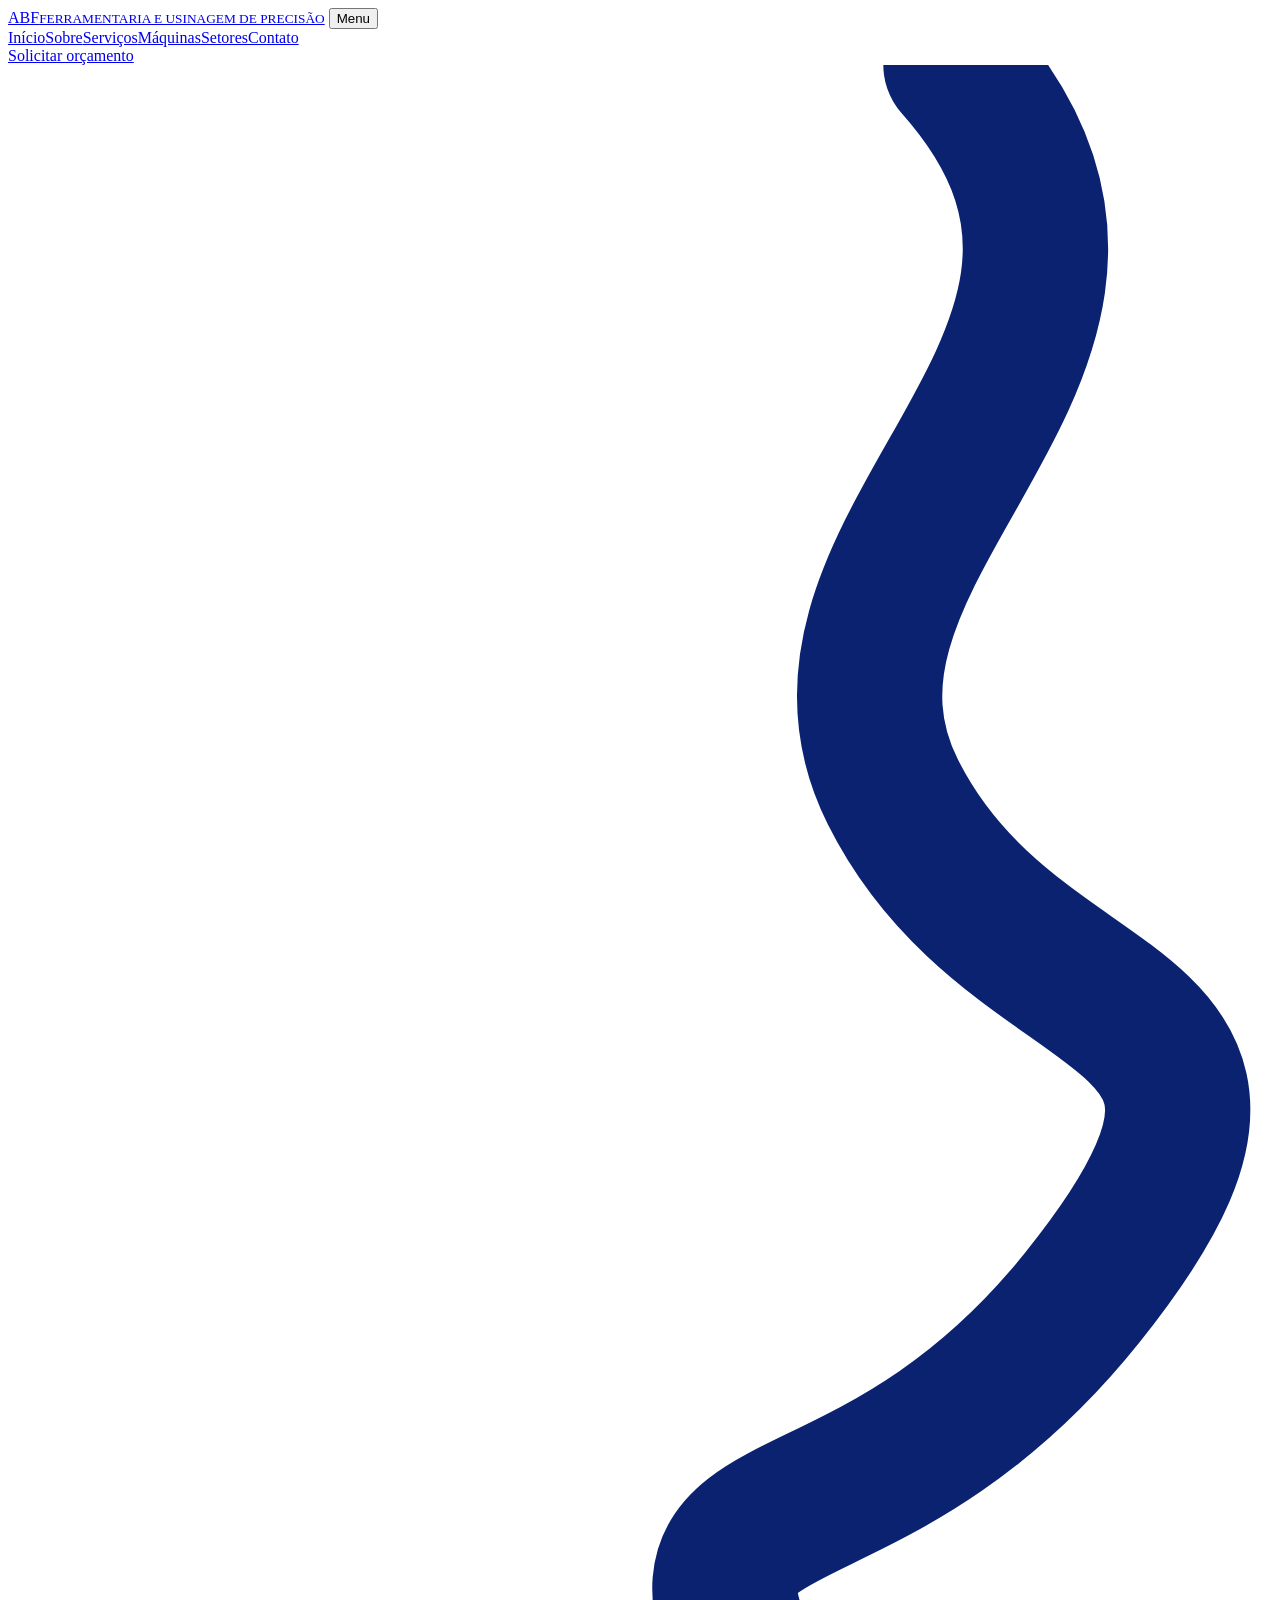
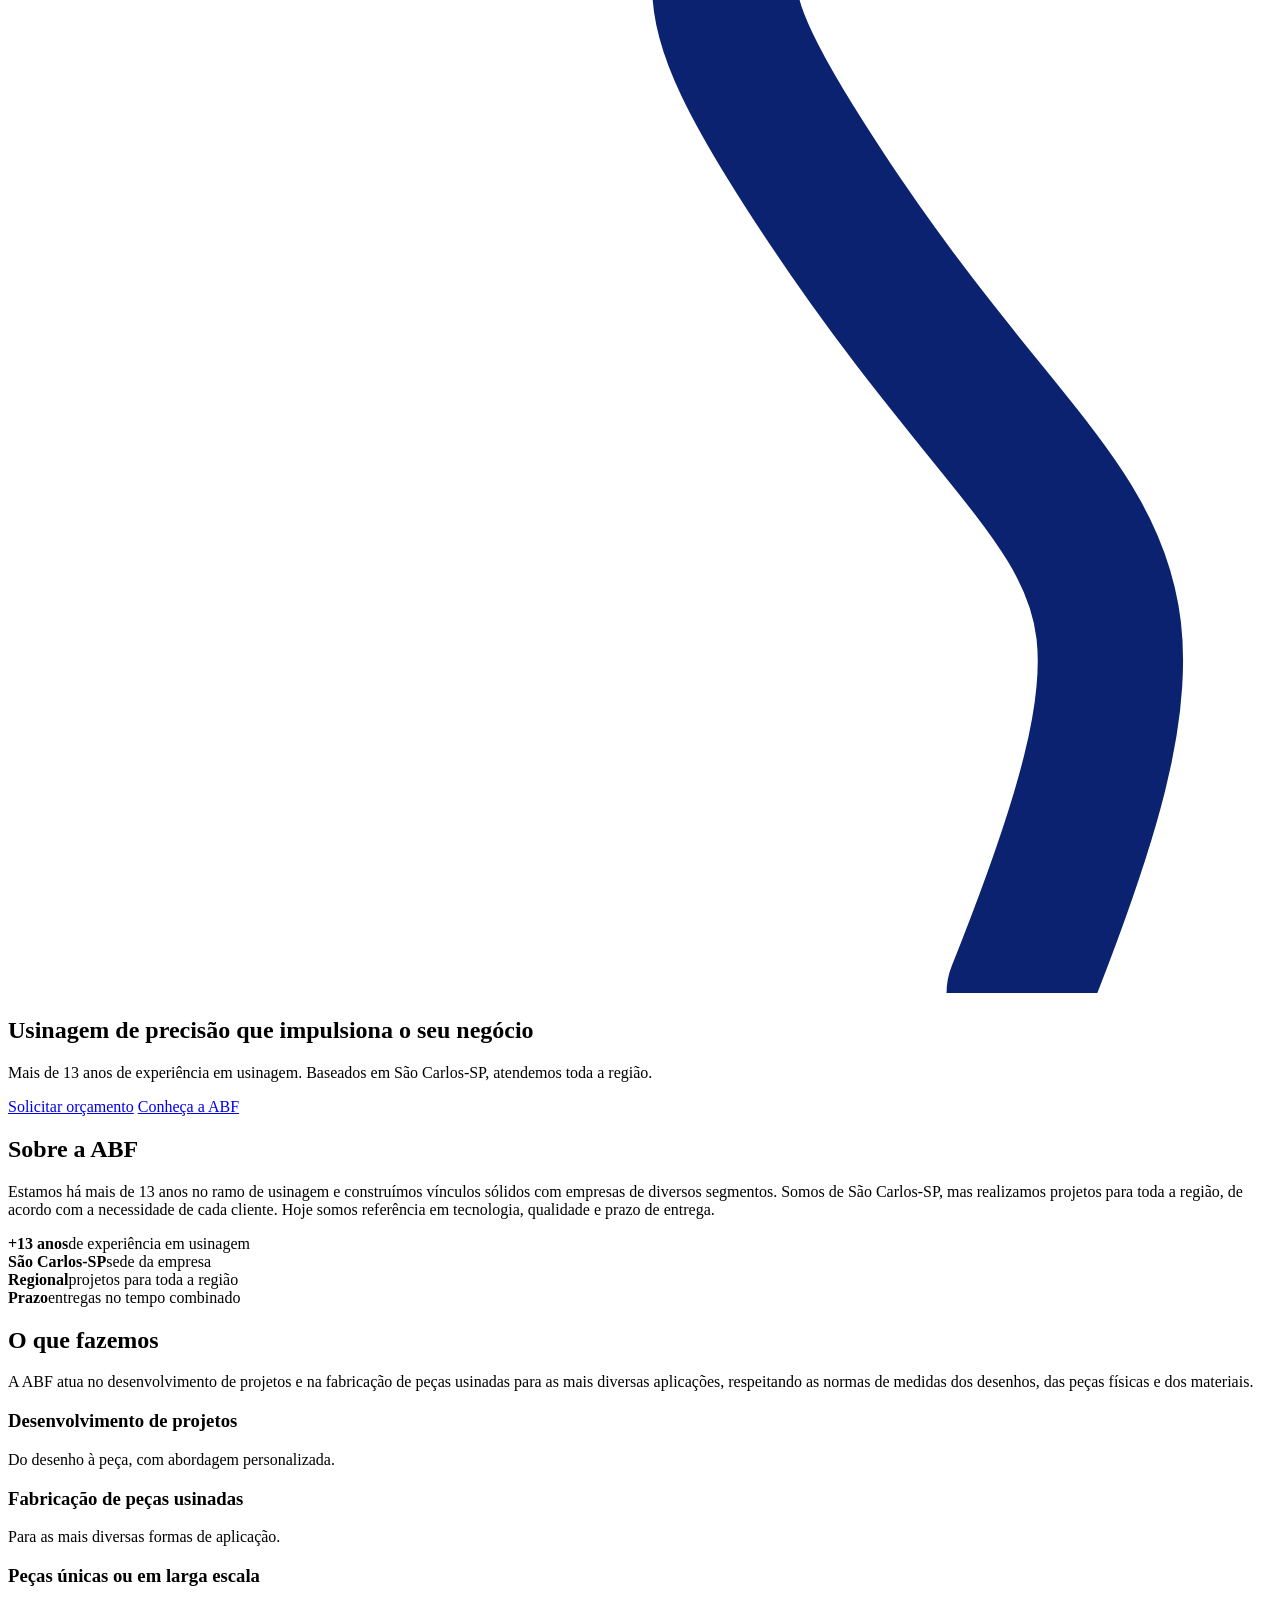
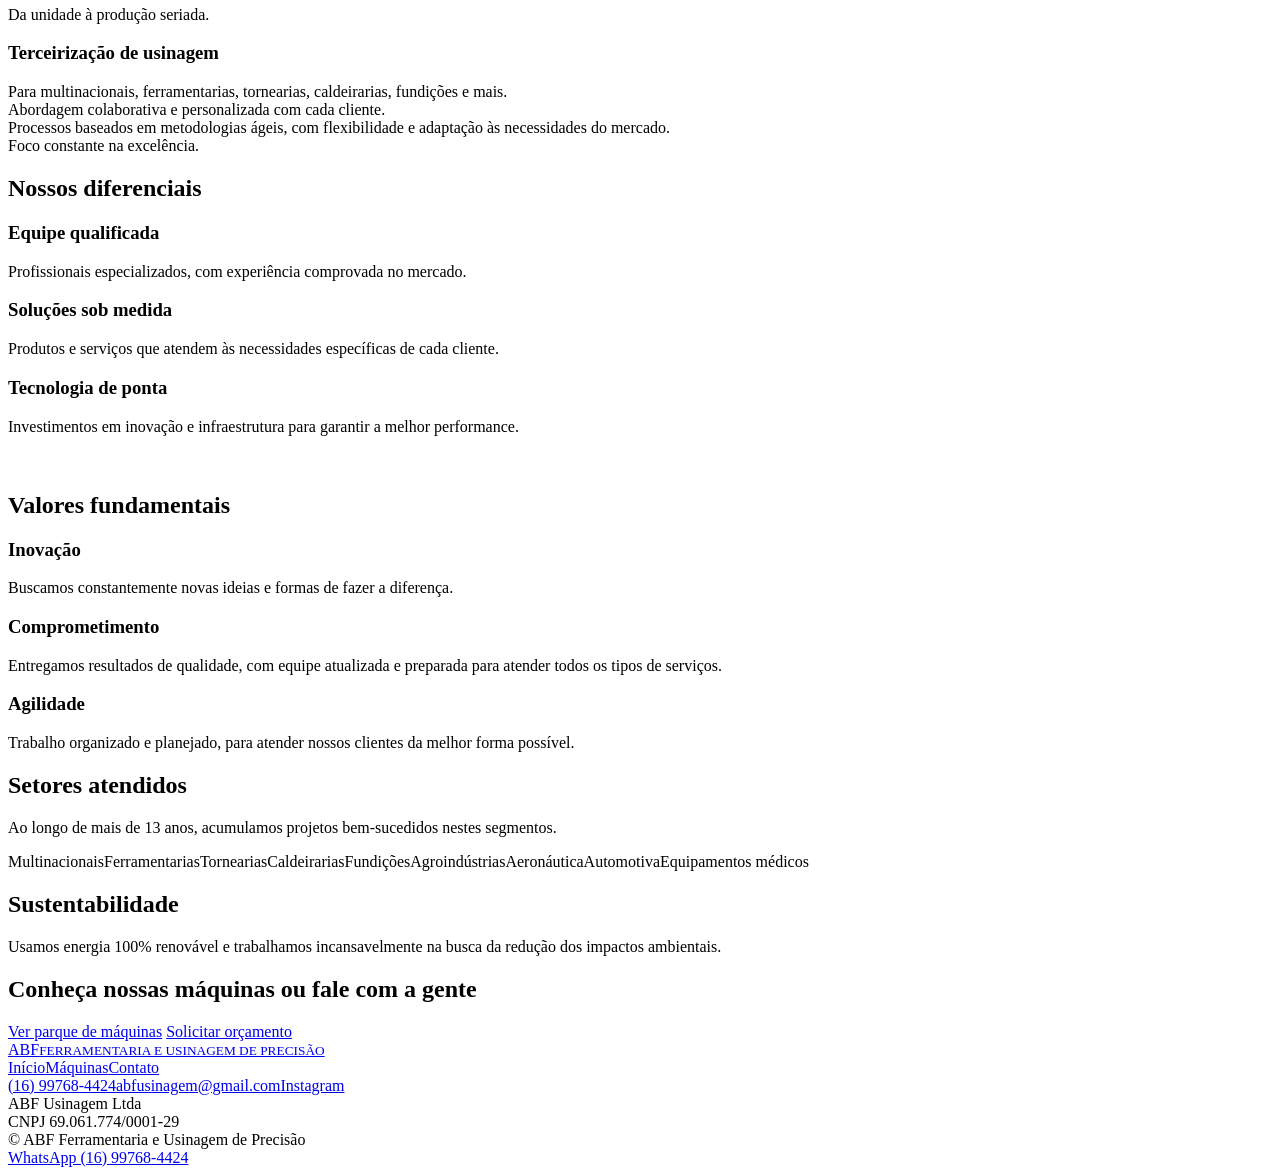
==== index.html @ 250f7bd7 "feat: adiciona páginas principais (html)" ====
<!DOCTYPE html>
<html lang="pt-BR">
<head>
<meta charset="utf-8">
<meta name="viewport" content="width=device-width, initial-scale=1">
<title>ABF Ferramentaria e Usinagem de Precisão | São Carlos-SP</title>
<meta name="description" content="Usinagem de precisão em São Carlos-SP há mais de 13 anos. Desenvolvimento de projetos, peças únicas ou em larga escala e terceirização de usinagem.">
<meta property="og:type" content="website">
<meta property="og:title" content="ABF Ferramentaria e Usinagem de Precisão | São Carlos-SP">
<meta property="og:description" content="Usinagem de precisão em São Carlos-SP há mais de 13 anos. Desenvolvimento de projetos, peças únicas ou em larga escala e terceirização de usinagem.">
<meta property="og:locale" content="pt_BR">
<link rel="preconnect" href="https://fonts.googleapis.com">
<link rel="preconnect" href="https://fonts.gstatic.com" crossorigin>
<link href="https://fonts.googleapis.com/css2?family=Barlow+Condensed:wght@600;700&family=Inter:wght@400;500;600&display=swap" rel="stylesheet">
<link rel="stylesheet" href="style.css">
<script type="application/ld+json">
{"@context":"https://schema.org","@type":"LocalBusiness","name":"ABF Ferramentaria e Usinagem de Precisão","legalName":"ABF Usinagem Ltda","telephone":"+55-16-99768-4424","email":"abfusinagem@gmail.com","sameAs":["https://www.instagram.com/abf.usinagem/"],"address":{"@type":"PostalAddress","streetAddress":"Av. Clemente Talarico, 815 - Jardim Embaré","postalCode":"13563-882","addressLocality":"São Carlos","addressRegion":"SP","addressCountry":"BR"}}
</script>
</head><body>
<header>
 <div class="wrap">
  <a class="logo" href="index.html" aria-label="ABF, início">ABF<small>FERRAMENTARIA E USINAGEM DE PRECISÃO</small></a>
  <button id="menu" aria-label="Abrir menu" aria-expanded="false">Menu</button>
  <nav id="nav">
   <a href="index.html" aria-current="page">Início</a><a href="index.html#sobre">Sobre</a><a href="index.html#servicos">Serviços</a><a href="maquinas.html">Máquinas</a><a href="index.html#setores">Setores</a><a href="contato.html">Contato</a>
  </nav>
  <a class="btn primary" href="https://wa.me/5516997684424?text=Ol%C3%A1%2C%20gostaria%20de%20solicitar%20um%20or%C3%A7amento." target="_blank" rel="noopener">Solicitar orçamento</a>
 </div>
</header>
<main>
<section class="hero" id="inicio">
 <svg viewBox="0 0 400 800" fill="none" aria-hidden="true"><path d="M300 0c80 90-60 150-20 230s140 60 60 160-160 40-80 160 120 100 60 250" stroke="#0A2270" stroke-width="46" stroke-linecap="round"/></svg>
 <div class="wrap">
  <h1>Usinagem de precisão que impulsiona o seu negócio</h1>
  <p>Mais de 13 anos de experiência em usinagem. Baseados em São Carlos-SP, atendemos toda a região.</p>
  <a class="btn primary" href="https://wa.me/5516997684424?text=Ol%C3%A1%2C%20gostaria%20de%20solicitar%20um%20or%C3%A7amento." target="_blank" rel="noopener">Solicitar orçamento</a>
  <a class="btn" href="#sobre">Conheça a ABF</a>
 </div>
</section>

<section class="navy" id="sobre">
 <div class="wrap rv">
  <h2>Sobre a ABF</h2>
  <p class="lead">Estamos há mais de 13 anos no ramo de usinagem e construímos vínculos sólidos com empresas de diversos segmentos. Somos de São Carlos-SP, mas realizamos projetos para toda a região, de acordo com a necessidade de cada cliente. Hoje somos referência em tecnologia, qualidade e prazo de entrega.</p>
  <div class="grid stats">
   <div class="card"><strong>+13 anos</strong>de experiência em usinagem</div>
   <div class="card"><strong>São Carlos-SP</strong>sede da empresa</div>
   <div class="card"><strong>Regional</strong>projetos para toda a região</div>
   <div class="card"><strong>Prazo</strong>entregas no tempo combinado</div>
  </div>
 </div>
</section>

<section id="servicos">
 <div class="wrap rv">
  <h2>O que fazemos</h2>
  <p class="lead">A ABF atua no desenvolvimento de projetos e na fabricação de peças usinadas para as mais diversas aplicações, respeitando as normas de medidas dos desenhos, das peças físicas e dos materiais.</p>
  <div class="grid">
   <div class="card"><h3>Desenvolvimento de projetos</h3>Do desenho à peça, com abordagem personalizada.</div>
   <div class="card"><h3>Fabricação de peças usinadas</h3>Para as mais diversas formas de aplicação.</div>
   <div class="card"><h3>Peças únicas ou em larga escala</h3>Da unidade à produção seriada.</div>
   <div class="card"><h3>Terceirização de usinagem</h3>Para multinacionais, ferramentarias, tornearias, caldeirarias, fundições e mais.</div>
  </div>
  <div class="grid steps">
   <div class="card">Abordagem colaborativa e personalizada com cada cliente.</div>
   <div class="card">Processos baseados em metodologias ágeis, com flexibilidade e adaptação às necessidades do mercado.</div>
   <div class="card">Foco constante na excelência.</div>
  </div>
 </div>
</section>

<section class="navy" id="diferenciais">
 <div class="wrap rv">
  <h2>Nossos diferenciais</h2>
  <div class="grid">
   <div class="card big"><h3>Equipe qualificada</h3>Profissionais especializados, com experiência comprovada no mercado.</div>
   <div class="card big"><h3>Soluções sob medida</h3>Produtos e serviços que atendem às necessidades específicas de cada cliente.</div>
   <div class="card big"><h3>Tecnologia de ponta</h3>Investimentos em inovação e infraestrutura para garantir a melhor performance.</div>
  </div>
  <h2 style="margin-top:3.5rem">Valores fundamentais</h2>
  <div class="grid">
   <div class="card"><h3>Inovação</h3>Buscamos constantemente novas ideias e formas de fazer a diferença.</div>
   <div class="card"><h3>Comprometimento</h3>Entregamos resultados de qualidade, com equipe atualizada e preparada para atender todos os tipos de serviços.</div>
   <div class="card"><h3>Agilidade</h3>Trabalho organizado e planejado, para atender nossos clientes da melhor forma possível.</div>
  </div>
 </div>
</section>

<section id="setores">
 <div class="wrap rv">
  <h2>Setores atendidos</h2>
  <p class="lead">Ao longo de mais de 13 anos, acumulamos projetos bem-sucedidos nestes segmentos.</p>
  <div class="tags"><span>Multinacionais</span><span>Ferramentarias</span><span>Tornearias</span><span>Caldeirarias</span><span>Fundições</span><span>Agroindústrias</span><span>Aeronáutica</span><span>Automotiva</span><span>Equipamentos médicos</span></div>
 </div>
</section>

<section class="green" id="sustentabilidade">
 <div class="wrap rv">
  <h2>Sustentabilidade</h2>
  <p>Usamos energia 100% renovável e trabalhamos incansavelmente na busca da redução dos impactos ambientais.</p>
 </div>
</section>

<section class="cta">
 <div class="wrap rv">
  <h2>Conheça nossas máquinas ou fale com a gente</h2>
  <a class="btn" href="maquinas.html">Ver parque de máquinas</a>
  <a class="btn primary" href="contato.html">Solicitar orçamento</a>
 </div>
</section>
</main>
<footer>
 <div class="wrap">
  <div class="grid">
   <div><a class="logo" href="index.html">ABF<small>FERRAMENTARIA E USINAGEM DE PRECISÃO</small></a></div>
   <div><a href="index.html">Início</a><a href="maquinas.html">Máquinas</a><a href="contato.html">Contato</a></div>
   <div><a href="tel:+5516997684424">(16) 99768-4424</a><a href="mailto:abfusinagem@gmail.com">abfusinagem@gmail.com</a><a href="https://www.instagram.com/abf.usinagem/" target="_blank" rel="noopener">Instagram</a></div>
   <div>ABF Usinagem Ltda<br>CNPJ 69.061.774/0001-29</div>
  </div>
  © <span id="y"></span> ABF Ferramentaria e Usinagem de Precisão
 </div>
</footer>
<a class="wa" href="https://wa.me/5516997684424" target="_blank" rel="noopener" aria-label="WhatsApp (16) 99768-4424">WhatsApp (16) 99768-4424</a>
<script src="script.js"></script>
</body>
</html>
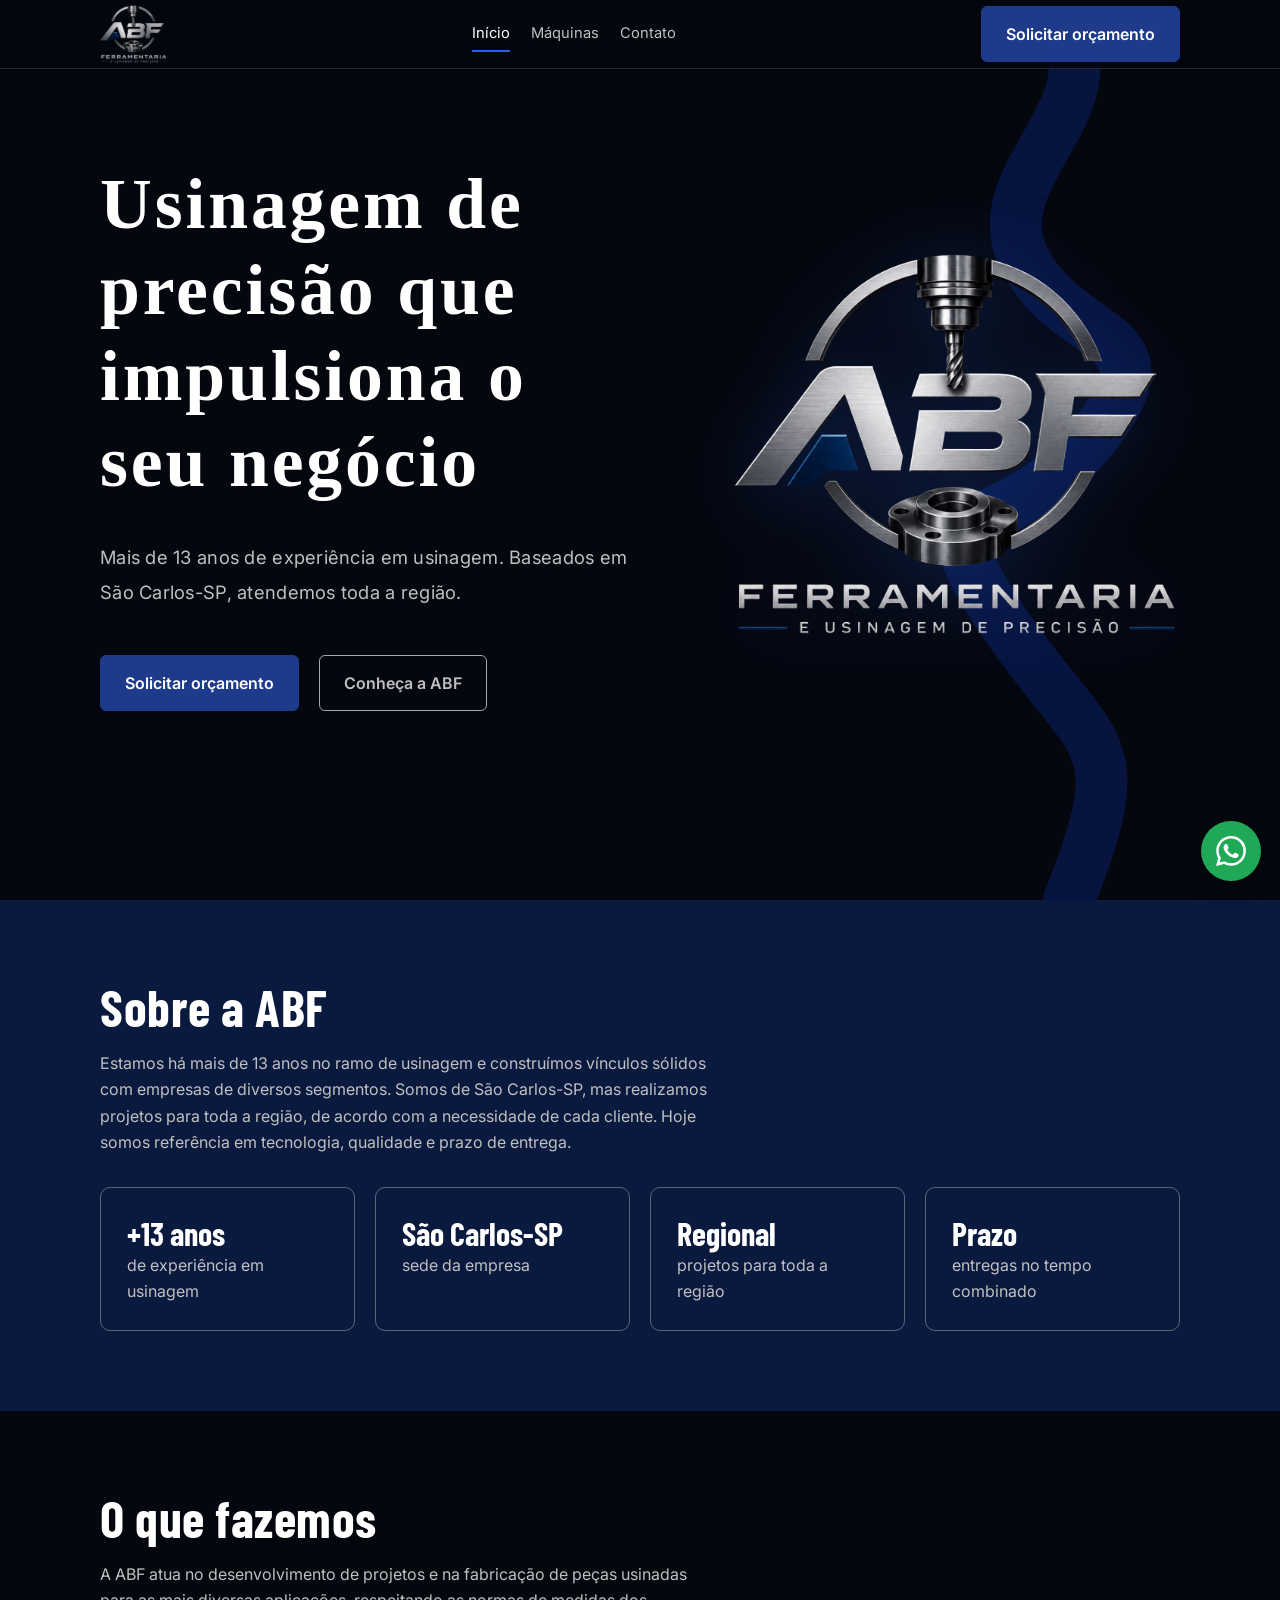
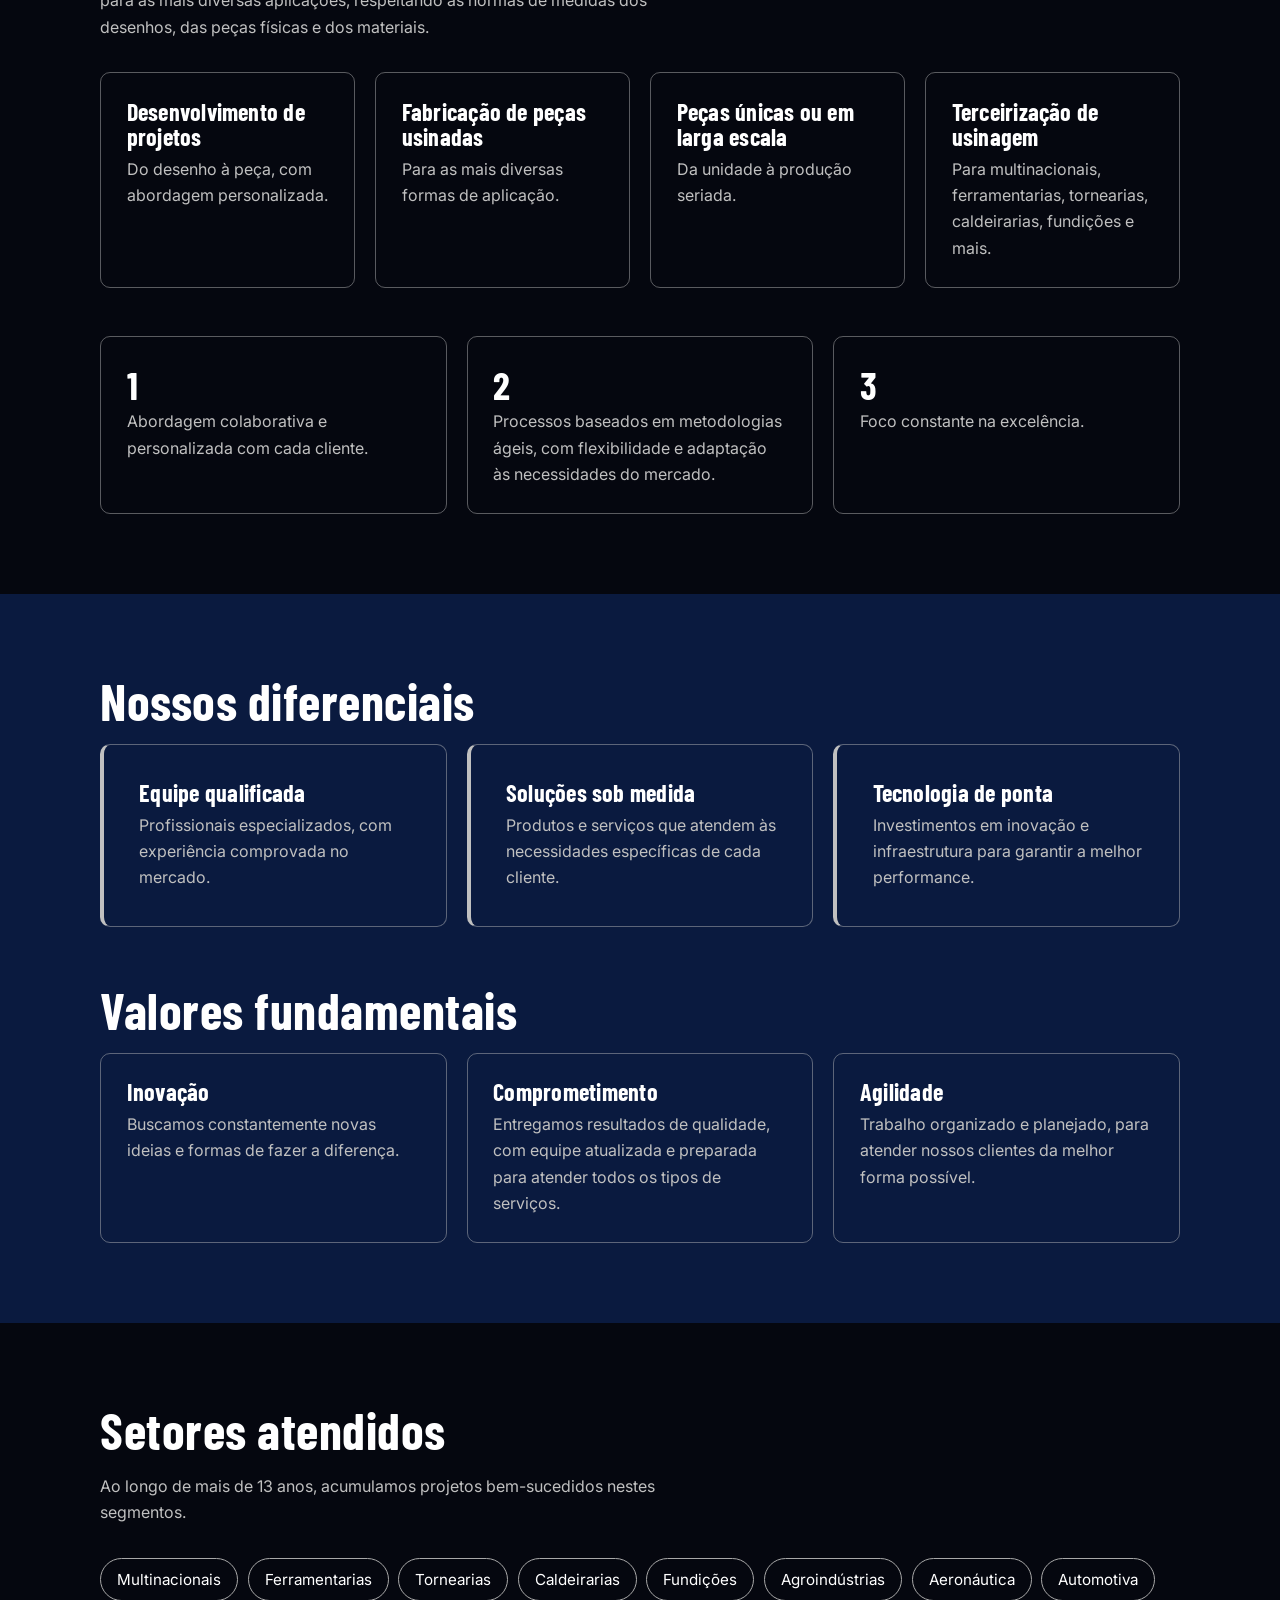
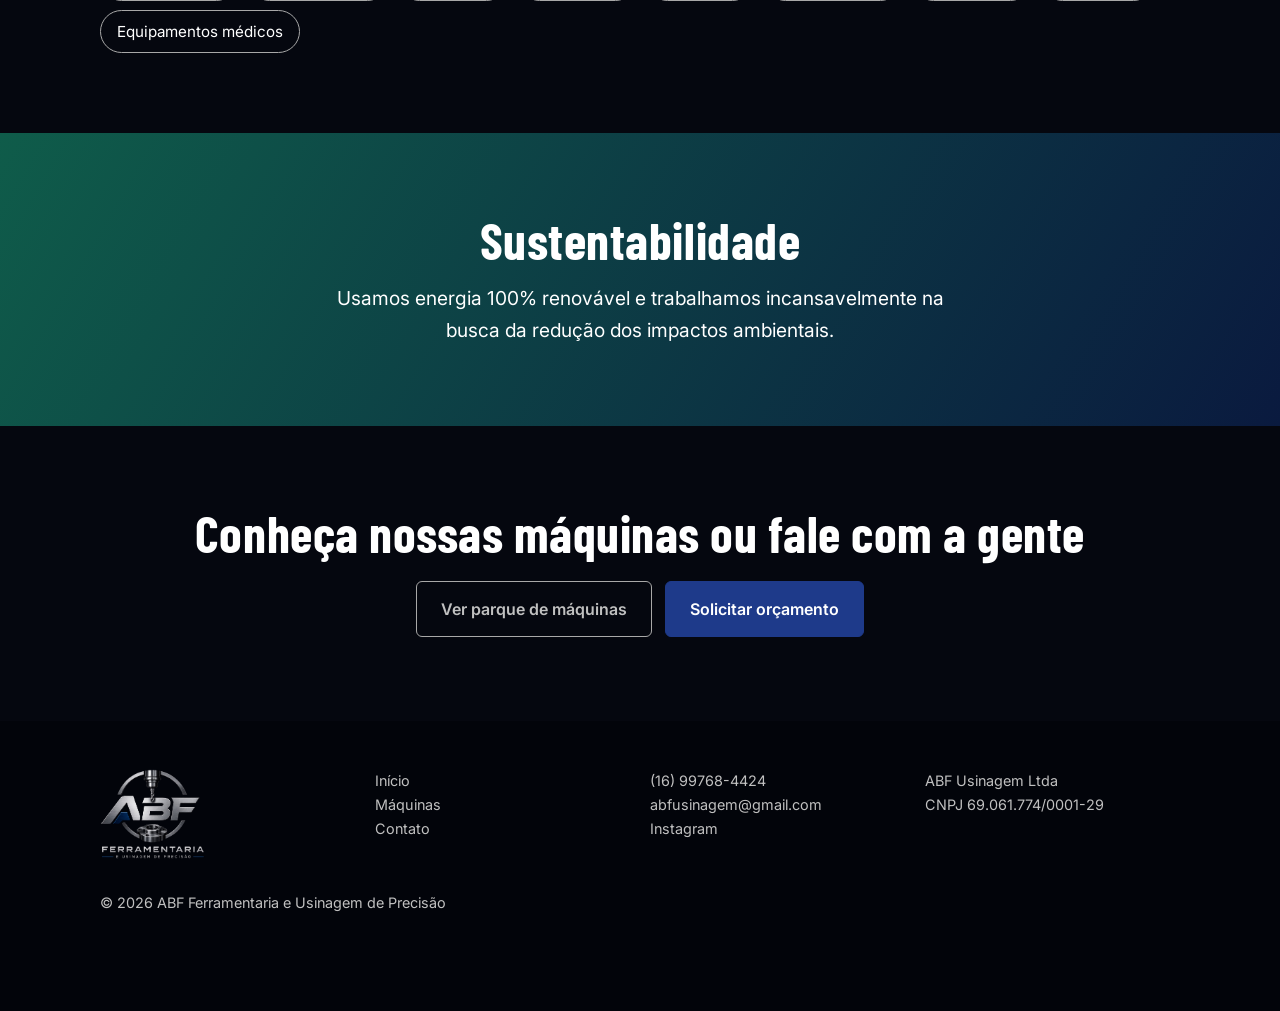
==== commit 32db361c: "feat: refatoração do design e adição de funcionalidades" ====
--- a/index.html
+++ b/index.html
@@ -1,126 +1,192 @@
 <!DOCTYPE html>
 <html lang="pt-BR">
+
 <head>
-<meta charset="utf-8">
-<meta name="viewport" content="width=device-width, initial-scale=1">
-<title>ABF Ferramentaria e Usinagem de Precisão | São Carlos-SP</title>
-<meta name="description" content="Usinagem de precisão em São Carlos-SP há mais de 13 anos. Desenvolvimento de projetos, peças únicas ou em larga escala e terceirização de usinagem.">
-<meta property="og:type" content="website">
-<meta property="og:title" content="ABF Ferramentaria e Usinagem de Precisão | São Carlos-SP">
-<meta property="og:description" content="Usinagem de precisão em São Carlos-SP há mais de 13 anos. Desenvolvimento de projetos, peças únicas ou em larga escala e terceirização de usinagem.">
-<meta property="og:locale" content="pt_BR">
-<link rel="preconnect" href="https://fonts.googleapis.com">
-<link rel="preconnect" href="https://fonts.gstatic.com" crossorigin>
-<link href="https://fonts.googleapis.com/css2?family=Barlow+Condensed:wght@600;700&family=Inter:wght@400;500;600&display=swap" rel="stylesheet">
-<link rel="stylesheet" href="style.css">
-<script type="application/ld+json">
+    <meta charset="utf-8">
+    <meta name="viewport" content="width=device-width, initial-scale=1">
+    <title>ABF Ferramentaria e Usinagem de Precisão | São Carlos-SP</title>
+    <meta name="description"
+        content="Usinagem de precisão em São Carlos-SP há mais de 13 anos. Desenvolvimento de projetos, peças únicas ou em larga escala e terceirização de usinagem.">
+    <meta property="og:type" content="website">
+    <meta property="og:title" content="ABF Ferramentaria e Usinagem de Precisão | São Carlos-SP">
+    <meta property="og:description"
+        content="Usinagem de precisão em São Carlos-SP há mais de 13 anos. Desenvolvimento de projetos, peças únicas ou em larga escala e terceirização de usinagem.">
+    <meta property="og:locale" content="pt_BR">
+    <link rel="preconnect" href="https://fonts.googleapis.com">
+    <link rel="preconnect" href="https://fonts.gstatic.com" crossorigin>
+    <link
+        href="https://fonts.googleapis.com/css2?family=Barlow+Condensed:wght@600;700&family=Inter:wght@400;500;600&display=swap"
+        rel="stylesheet">
+    <link href="https://fonts.googleapis.com/css2?family=Oxanium:wght@600;700&display=swap" rel="stylesheet">
+    <link rel="stylesheet" href="style.css">
+    <script type="application/ld+json">
 {"@context":"https://schema.org","@type":"LocalBusiness","name":"ABF Ferramentaria e Usinagem de Precisão","legalName":"ABF Usinagem Ltda","telephone":"+55-16-99768-4424","email":"abfusinagem@gmail.com","sameAs":["https://www.instagram.com/abf.usinagem/"],"address":{"@type":"PostalAddress","streetAddress":"Av. Clemente Talarico, 815 - Jardim Embaré","postalCode":"13563-882","addressLocality":"São Carlos","addressRegion":"SP","addressCountry":"BR"}}
 </script>
-</head><body>
-<header>
- <div class="wrap">
-  <a class="logo" href="index.html" aria-label="ABF, início">ABF<small>FERRAMENTARIA E USINAGEM DE PRECISÃO</small></a>
-  <button id="menu" aria-label="Abrir menu" aria-expanded="false">Menu</button>
-  <nav id="nav">
-   <a href="index.html" aria-current="page">Início</a><a href="index.html#sobre">Sobre</a><a href="index.html#servicos">Serviços</a><a href="maquinas.html">Máquinas</a><a href="index.html#setores">Setores</a><a href="contato.html">Contato</a>
-  </nav>
-  <a class="btn primary" href="https://wa.me/5516997684424?text=Ol%C3%A1%2C%20gostaria%20de%20solicitar%20um%20or%C3%A7amento." target="_blank" rel="noopener">Solicitar orçamento</a>
- </div>
-</header>
-<main>
-<section class="hero" id="inicio">
- <svg viewBox="0 0 400 800" fill="none" aria-hidden="true"><path d="M300 0c80 90-60 150-20 230s140 60 60 160-160 40-80 160 120 100 60 250" stroke="#0A2270" stroke-width="46" stroke-linecap="round"/></svg>
- <div class="wrap">
-  <h1>Usinagem de precisão que impulsiona o seu negócio</h1>
-  <p>Mais de 13 anos de experiência em usinagem. Baseados em São Carlos-SP, atendemos toda a região.</p>
-  <a class="btn primary" href="https://wa.me/5516997684424?text=Ol%C3%A1%2C%20gostaria%20de%20solicitar%20um%20or%C3%A7amento." target="_blank" rel="noopener">Solicitar orçamento</a>
-  <a class="btn" href="#sobre">Conheça a ABF</a>
- </div>
-</section>
+</head>
 
-<section class="navy" id="sobre">
- <div class="wrap rv">
-  <h2>Sobre a ABF</h2>
-  <p class="lead">Estamos há mais de 13 anos no ramo de usinagem e construímos vínculos sólidos com empresas de diversos segmentos. Somos de São Carlos-SP, mas realizamos projetos para toda a região, de acordo com a necessidade de cada cliente. Hoje somos referência em tecnologia, qualidade e prazo de entrega.</p>
-  <div class="grid stats">
-   <div class="card"><strong>+13 anos</strong>de experiência em usinagem</div>
-   <div class="card"><strong>São Carlos-SP</strong>sede da empresa</div>
-   <div class="card"><strong>Regional</strong>projetos para toda a região</div>
-   <div class="card"><strong>Prazo</strong>entregas no tempo combinado</div>
-  </div>
- </div>
-</section>
+<body>
+    <header>
+        <div class="wrap">
+            <a class="logo" href="index.html" aria-label="ABF Ferramentaria e Usinagem de Precisão, início"><img
+                    src="logo.png" alt="ABF Ferramentaria e Usinagem de Precisão"></a>
+            <button id="menu" aria-label="Abrir menu" aria-expanded="false">Menu</button>
+            <nav id="nav">
+                <a href="index.html" aria-current="page">Início</a><a href="maquinas.html">Máquinas</a><a
+                    href="contato.html">Contato</a>
+            </nav>
+            <a class="btn primary"
+                href="https://wa.me/5516997684424?text=Ol%C3%A1%2C%20gostaria%20de%20solicitar%20um%20or%C3%A7amento."
+                target="_blank" rel="noopener">Solicitar orçamento</a>
+        </div>
+    </header>
+    <main>
+        <section class="hero" id="inicio">
+            <svg viewBox="0 0 400 800" fill="none" aria-hidden="true">
+                <path d="M300 0c80 90-60 150-20 230s140 60 60 160-160 40-80 160 120 100 60 250" stroke="#0A2270"
+                    stroke-width="46" stroke-linecap="round" />
+            </svg>
+            <div class="wrap">
+                <div class="hero-text">
+                    <h1>Usinagem de precisão que impulsiona o seu negócio</h1>
+                    <p>Mais de 13 anos de experiência em usinagem. Baseados em São Carlos-SP, atendemos toda a região.
+                    </p>
+                    <a class="btn primary"
+                        href="https://wa.me/5516997684424?text=Ol%C3%A1%2C%20gostaria%20de%20solicitar%20um%20or%C3%A7amento."
+                        target="_blank" rel="noopener">Solicitar orçamento</a>
+                    <a class="btn" href="#sobre">Conheça a ABF</a>
+                </div>
+                <img class="hero-logo" src="logo.png" alt="Logotipo ABF Ferramentaria e Usinagem de Precisão">
+            </div>
+        </section>
 
-<section id="servicos">
- <div class="wrap rv">
-  <h2>O que fazemos</h2>
-  <p class="lead">A ABF atua no desenvolvimento de projetos e na fabricação de peças usinadas para as mais diversas aplicações, respeitando as normas de medidas dos desenhos, das peças físicas e dos materiais.</p>
-  <div class="grid">
-   <div class="card"><h3>Desenvolvimento de projetos</h3>Do desenho à peça, com abordagem personalizada.</div>
-   <div class="card"><h3>Fabricação de peças usinadas</h3>Para as mais diversas formas de aplicação.</div>
-   <div class="card"><h3>Peças únicas ou em larga escala</h3>Da unidade à produção seriada.</div>
-   <div class="card"><h3>Terceirização de usinagem</h3>Para multinacionais, ferramentarias, tornearias, caldeirarias, fundições e mais.</div>
-  </div>
-  <div class="grid steps">
-   <div class="card">Abordagem colaborativa e personalizada com cada cliente.</div>
-   <div class="card">Processos baseados em metodologias ágeis, com flexibilidade e adaptação às necessidades do mercado.</div>
-   <div class="card">Foco constante na excelência.</div>
-  </div>
- </div>
-</section>
+        <section class="navy" id="sobre">
+            <div class="wrap rv">
+                <h2>Sobre a ABF</h2>
+                <p class="lead">Estamos há mais de 13 anos no ramo de usinagem e construímos vínculos sólidos com
+                    empresas de diversos segmentos. Somos de São Carlos-SP, mas realizamos projetos para toda a região,
+                    de acordo com a necessidade de cada cliente. Hoje somos referência em tecnologia, qualidade e prazo
+                    de entrega.</p>
+                <div class="grid stats">
+                    <div class="card"><strong>+13 anos</strong>de experiência em usinagem</div>
+                    <div class="card"><strong>São Carlos-SP</strong>sede da empresa</div>
+                    <div class="card"><strong>Regional</strong>projetos para toda a região</div>
+                    <div class="card"><strong>Prazo</strong>entregas no tempo combinado</div>
+                </div>
+            </div>
+        </section>
 
-<section class="navy" id="diferenciais">
- <div class="wrap rv">
-  <h2>Nossos diferenciais</h2>
-  <div class="grid">
-   <div class="card big"><h3>Equipe qualificada</h3>Profissionais especializados, com experiência comprovada no mercado.</div>
-   <div class="card big"><h3>Soluções sob medida</h3>Produtos e serviços que atendem às necessidades específicas de cada cliente.</div>
-   <div class="card big"><h3>Tecnologia de ponta</h3>Investimentos em inovação e infraestrutura para garantir a melhor performance.</div>
-  </div>
-  <h2 style="margin-top:3.5rem">Valores fundamentais</h2>
-  <div class="grid">
-   <div class="card"><h3>Inovação</h3>Buscamos constantemente novas ideias e formas de fazer a diferença.</div>
-   <div class="card"><h3>Comprometimento</h3>Entregamos resultados de qualidade, com equipe atualizada e preparada para atender todos os tipos de serviços.</div>
-   <div class="card"><h3>Agilidade</h3>Trabalho organizado e planejado, para atender nossos clientes da melhor forma possível.</div>
-  </div>
- </div>
-</section>
+        <section id="servicos">
+            <div class="wrap rv">
+                <h2>O que fazemos</h2>
+                <p class="lead">A ABF atua no desenvolvimento de projetos e na fabricação de peças usinadas para as mais
+                    diversas aplicações, respeitando as normas de medidas dos desenhos, das peças físicas e dos
+                    materiais.</p>
+                <div class="grid">
+                    <div class="card">
+                        <h3>Desenvolvimento de projetos</h3>Do desenho à peça, com abordagem personalizada.
+                    </div>
+                    <div class="card">
+                        <h3>Fabricação de peças usinadas</h3>Para as mais diversas formas de aplicação.
+                    </div>
+                    <div class="card">
+                        <h3>Peças únicas ou em larga escala</h3>Da unidade à produção seriada.
+                    </div>
+                    <div class="card">
+                        <h3>Terceirização de usinagem</h3>Para multinacionais, ferramentarias, tornearias, caldeirarias,
+                        fundições e mais.
+                    </div>
+                </div>
+                <div class="grid steps">
+                    <div class="card">Abordagem colaborativa e personalizada com cada cliente.</div>
+                    <div class="card">Processos baseados em metodologias ágeis, com flexibilidade e adaptação às
+                        necessidades do mercado.</div>
+                    <div class="card">Foco constante na excelência.</div>
+                </div>
+            </div>
+        </section>
 
-<section id="setores">
- <div class="wrap rv">
-  <h2>Setores atendidos</h2>
-  <p class="lead">Ao longo de mais de 13 anos, acumulamos projetos bem-sucedidos nestes segmentos.</p>
-  <div class="tags"><span>Multinacionais</span><span>Ferramentarias</span><span>Tornearias</span><span>Caldeirarias</span><span>Fundições</span><span>Agroindústrias</span><span>Aeronáutica</span><span>Automotiva</span><span>Equipamentos médicos</span></div>
- </div>
-</section>
+        <section class="navy" id="diferenciais">
+            <div class="wrap rv">
+                <h2>Nossos diferenciais</h2>
+                <div class="grid">
+                    <div class="card big">
+                        <h3>Equipe qualificada</h3>Profissionais especializados, com experiência comprovada no mercado.
+                    </div>
+                    <div class="card big">
+                        <h3>Soluções sob medida</h3>Produtos e serviços que atendem às necessidades específicas de cada
+                        cliente.
+                    </div>
+                    <div class="card big">
+                        <h3>Tecnologia de ponta</h3>Investimentos em inovação e infraestrutura para garantir a melhor
+                        performance.
+                    </div>
+                </div>
+                <h2 style="margin-top:3.5rem">Valores fundamentais</h2>
+                <div class="grid">
+                    <div class="card">
+                        <h3>Inovação</h3>Buscamos constantemente novas ideias e formas de fazer a diferença.
+                    </div>
+                    <div class="card">
+                        <h3>Comprometimento</h3>Entregamos resultados de qualidade, com equipe atualizada e preparada
+                        para atender todos os tipos de serviços.
+                    </div>
+                    <div class="card">
+                        <h3>Agilidade</h3>Trabalho organizado e planejado, para atender nossos clientes da melhor forma
+                        possível.
+                    </div>
+                </div>
+            </div>
+        </section>
 
-<section class="green" id="sustentabilidade">
- <div class="wrap rv">
-  <h2>Sustentabilidade</h2>
-  <p>Usamos energia 100% renovável e trabalhamos incansavelmente na busca da redução dos impactos ambientais.</p>
- </div>
-</section>
+        <section id="setores">
+            <div class="wrap rv">
+                <h2>Setores atendidos</h2>
+                <p class="lead">Ao longo de mais de 13 anos, acumulamos projetos bem-sucedidos nestes segmentos.</p>
+                <div class="tags">
+                    <span>Multinacionais</span><span>Ferramentarias</span><span>Tornearias</span><span>Caldeirarias</span><span>Fundições</span><span>Agroindústrias</span><span>Aeronáutica</span><span>Automotiva</span><span>Equipamentos
+                        médicos</span></div>
+            </div>
+        </section>
 
-<section class="cta">
- <div class="wrap rv">
-  <h2>Conheça nossas máquinas ou fale com a gente</h2>
-  <a class="btn" href="maquinas.html">Ver parque de máquinas</a>
-  <a class="btn primary" href="contato.html">Solicitar orçamento</a>
- </div>
-</section>
-</main>
-<footer>
- <div class="wrap">
-  <div class="grid">
-   <div><a class="logo" href="index.html">ABF<small>FERRAMENTARIA E USINAGEM DE PRECISÃO</small></a></div>
-   <div><a href="index.html">Início</a><a href="maquinas.html">Máquinas</a><a href="contato.html">Contato</a></div>
-   <div><a href="tel:+5516997684424">(16) 99768-4424</a><a href="mailto:abfusinagem@gmail.com">abfusinagem@gmail.com</a><a href="https://www.instagram.com/abf.usinagem/" target="_blank" rel="noopener">Instagram</a></div>
-   <div>ABF Usinagem Ltda<br>CNPJ 69.061.774/0001-29</div>
-  </div>
-  © <span id="y"></span> ABF Ferramentaria e Usinagem de Precisão
- </div>
-</footer>
-<a class="wa" href="https://wa.me/5516997684424" target="_blank" rel="noopener" aria-label="WhatsApp (16) 99768-4424">WhatsApp (16) 99768-4424</a>
-<script src="script.js"></script>
+        <section class="green" id="sustentabilidade">
+            <div class="wrap rv">
+                <h2>Sustentabilidade</h2>
+                <p>Usamos energia 100% renovável e trabalhamos incansavelmente na busca da redução dos impactos
+                    ambientais.</p>
+            </div>
+        </section>
+
+        <section class="cta">
+            <div class="wrap rv">
+                <h2>Conheça nossas máquinas ou fale com a gente</h2>
+                <a class="btn" href="maquinas.html">Ver parque de máquinas</a>
+                <a class="btn primary" href="contato.html">Solicitar orçamento</a>
+            </div>
+        </section>
+    </main>
+    <footer>
+        <div class="wrap">
+            <div class="grid">
+                <div><a class="logo" href="index.html"
+                        aria-label="ABF Ferramentaria e Usinagem de Precisão, início"><img src="logo.png"
+                            alt="ABF Ferramentaria e Usinagem de Precisão"></a></div>
+                <div><a href="index.html">Início</a><a href="maquinas.html">Máquinas</a><a
+                        href="contato.html">Contato</a></div>
+                <div><a href="tel:+5516997684424">(16) 99768-4424</a><a
+                        href="mailto:abfusinagem@gmail.com">abfusinagem@gmail.com</a><a
+                        href="https://www.instagram.com/abf.usinagem/" target="_blank" rel="noopener">Instagram</a>
+                </div>
+                <div>ABF Usinagem Ltda<br>CNPJ 69.061.774/0001-29</div>
+            </div>
+            © <span id="y"></span> ABF Ferramentaria e Usinagem de Precisão
+        </div>
+    </footer>
+    <a class="wa" href="https://wa.me/5516997684424" target="_blank" rel="noopener" aria-label="Falar no WhatsApp"><svg
+            viewBox="0 0 24 24" width="30" height="30" fill="currentColor" aria-hidden="true">
+            <path
+                d="M17.472 14.382c-.297-.149-1.758-.867-2.03-.967-.273-.099-.471-.148-.67.15-.197.297-.767.966-.94 1.164-.173.199-.347.223-.644.075-.297-.15-1.255-.463-2.39-1.475-.883-.788-1.48-1.761-1.653-2.059-.173-.297-.018-.458.13-.606.134-.133.298-.347.446-.52.149-.174.198-.298.298-.497.099-.198.05-.371-.025-.52-.075-.149-.669-1.612-.916-2.207-.242-.579-.487-.5-.669-.51-.173-.008-.371-.01-.57-.01-.198 0-.52.074-.792.372-.272.297-1.04 1.016-1.04 2.479 0 1.462 1.065 2.875 1.213 3.074.149.198 2.096 3.2 5.077 4.487.709.306 1.262.489 1.694.625.712.227 1.36.195 1.871.118.571-.085 1.758-.719 2.006-1.413.248-.694.248-1.289.173-1.413-.074-.124-.272-.198-.57-.347m-5.421 7.403h-.004a9.87 9.87 0 01-5.031-1.378l-.361-.214-3.741.982.998-3.648-.235-.374a9.86 9.86 0 01-1.51-5.26c.001-5.45 4.436-9.884 9.888-9.884 2.64 0 5.122 1.03 6.988 2.898a9.825 9.825 0 012.893 6.994c-.003 5.45-4.437 9.884-9.885 9.884m8.413-18.297A11.815 11.815 0 0012.05 0C5.495 0 .16 5.335.157 11.892c0 2.096.547 4.142 1.588 5.945L.057 24l6.305-1.654a11.882 11.882 0 005.683 1.448h.005c6.554 0 11.89-5.335 11.893-11.893a11.821 11.821 0 00-3.48-8.413Z" />
+        </svg></a>
+    <script src="script.js"></script>
 </body>
-</html>
+
+</html>
--- a/style.css
+++ b/style.css
@@ -0,0 +1,518 @@
+:root {
+    --black: #05070F;
+    --navy: #0A1A3F;
+    --panel: #0A2270;
+    --royal: #1E3A8A;
+    --focus: #2563EB;
+    --silver: #C0C0C0;
+    --silver2: #A8A8A8;
+    --white: #fff;
+    --green: #0F5C4A;
+    --metal: linear-gradient(135deg, #eee 0%, #A8A8A8 45%, #d8d8d8 100%)
+}
+
+* {
+    box-sizing: border-box;
+    margin: 0
+}
+
+html {
+    scroll-behavior: smooth;
+    scroll-padding-top: 76px
+}
+
+body {
+    font-family: Inter, system-ui, sans-serif;
+    background: var(--black);
+    color: var(--silver);
+    line-height: 1.65
+}
+
+h1,
+h2,
+h3 {
+    font-family: 'Barlow Condensed', sans-serif;
+    color: var(--white);
+    line-height: 1.05;
+    letter-spacing: .01em
+}
+
+h2 {
+    font-size: clamp(2rem, 5vw, 3.2rem);
+    margin-bottom: 1rem
+}
+
+h3 {
+    font-size: 1.5rem;
+    margin-bottom: .4rem
+}
+
+a {
+    color: inherit
+}
+
+:focus-visible {
+    outline: 2px solid var(--focus);
+    outline-offset: 3px
+}
+
+.wrap {
+    max-width: 1120px;
+    margin: auto;
+    padding: 0 1.25rem
+}
+
+section {
+    padding: 5rem 0
+}
+
+.navy {
+    background: var(--navy)
+}
+
+.lead {
+    max-width: 62ch;
+    margin-bottom: 2rem
+}
+
+.btn {
+    display: inline-block;
+    padding: .85rem 1.5rem;
+    border-radius: 6px;
+    font-weight: 600;
+    text-decoration: none;
+    border: 1px solid var(--silver2);
+    transition: background .2s;
+    cursor: pointer;
+    font-size: 1rem
+}
+
+.btn.primary {
+    background: var(--royal);
+    border-color: var(--royal);
+    color: #fff
+}
+
+.btn.primary:hover {
+    background: var(--focus)
+}
+
+.btn:not(.primary):hover {
+    background: rgba(255, 255, 255, .08)
+}
+
+header {
+    position: fixed;
+    inset: 0 0 auto;
+    z-index: 20;
+    background: rgba(5, 7, 15, .92);
+    backdrop-filter: blur(8px);
+    border-bottom: 1px solid rgba(192, 192, 192, .18)
+}
+
+header .wrap {
+    display: flex;
+    align-items: center;
+    justify-content: space-between;
+    height: 68px;
+    gap: 1rem
+}
+
+.logo {
+    display: block;
+    line-height: 0
+}
+
+.logo img {
+    height: 58px;
+    width: auto;
+    display: block
+}
+
+footer .logo img {
+    height: 90px
+}
+
+nav {
+    display: flex;
+    gap: 1.3rem;
+    font-size: .92rem
+}
+
+nav a {
+    text-decoration: none;
+    padding: .3rem 0;
+    border-bottom: 2px solid transparent
+}
+
+nav a:hover {
+    color: #fff
+}
+
+nav a[aria-current=page] {
+    color: #fff;
+    border-color: var(--focus)
+}
+
+#menu {
+    display: none;
+    background: none;
+    border: 1px solid var(--silver2);
+    color: #fff;
+    padding: .4rem .7rem;
+    border-radius: 6px
+}
+
+.hero {
+    min-height: 100svh;
+    display: flex;
+    align-items: center;
+    padding-top: 68px;
+    position: relative;
+    overflow: hidden;
+    background: var(--black)
+}
+
+.hero svg {
+    position: absolute;
+    right: -8%;
+    top: 0;
+    height: 100%;
+    width: 70%;
+    opacity: .5
+}
+
+.hero .wrap {
+    position: relative;
+    animation: in .8s ease both;
+    display: grid;
+    grid-template-columns: 1.1fr .9fr;
+    gap: 5rem;
+    align-items: center
+}
+
+.hero h1 {
+    font-family: 'Franklin Gothic Medium';
+    font-weight: 700;
+    font-size: clamp(2.4rem, 5.6vw, 4.6rem);
+    line-height: 1.2;
+    letter-spacing: .04em;
+    max-width: 14ch;
+    margin-bottom: 2.2rem;
+    color: #fff
+}
+
+.hero-logo {
+    width: 100%;
+    max-width: 480px;
+    justify-self: center;
+    filter: drop-shadow(0 10px 40px rgba(37, 99, 235, .25))
+}
+
+.hero p {
+    max-width: 50ch;
+    font-size: 1.15rem;
+    line-height: 1.9;
+    letter-spacing: .015em;
+    margin-bottom: 2.8rem
+}
+
+.hero .btn {
+    margin: 0 1rem 1rem 0
+}
+
+.pagehead {
+    padding: 9rem 0 3.5rem;
+    background: var(--black)
+}
+
+.pagehead h1 {
+    font-size: clamp(2.6rem, 7vw, 4.5rem);
+    color: #fff;
+    margin-bottom: .8rem
+}
+
+.pagehead p {
+    max-width: 58ch
+}
+
+.grid {
+    display: grid;
+    gap: 1.25rem;
+    grid-template-columns: repeat(auto-fit, minmax(230px, 1fr))
+}
+
+.card {
+    background: transparent;
+    border: 1px solid rgba(192, 192, 192, .45);
+    border-radius: 10px;
+    padding: 1.6rem
+}
+
+.stats strong {
+    display: block;
+    font: 700 2rem 'Barlow Condensed';
+    color: #fff
+}
+
+.steps {
+    counter-reset: s;
+    margin-top: 3rem
+}
+
+.steps .card::before {
+    counter-increment: s;
+    content: counter(s);
+    font: 700 2.4rem 'Barlow Condensed';
+    color: var(--white);
+    display: block
+}
+
+.big {
+    padding: 2.2rem;
+    border-left: 4px solid var(--silver)
+}
+
+.mach .ph {
+    aspect-ratio: 16/10;
+    border-radius: 6px;
+    margin-bottom: 1rem;
+    display: grid;
+    place-items: center;
+    font-size: .8rem;
+    color: var(--silver2);
+    background: repeating-linear-gradient(135deg, #0c1d4d 0 10px, #0a1a3f 10px 20px)
+}
+
+.badges {
+    display: flex;
+    flex-wrap: wrap;
+    gap: .6rem 2rem;
+    margin-top: 2rem;
+    font: 600 1.2rem 'Barlow Condensed';
+    color: #fff
+}
+
+.tags {
+    display: flex;
+    flex-wrap: wrap;
+    gap: .6rem
+}
+
+.tags span {
+    padding: .5rem 1rem;
+    border: 1px solid var(--silver2);
+    border-radius: 99px;
+    color: #fff;
+    font-size: .95rem
+}
+
+.green {
+    background: linear-gradient(120deg, var(--green), var(--navy));
+    text-align: center
+}
+
+.green p {
+    max-width: 52ch;
+    margin: auto;
+    font-size: 1.2rem;
+    color: #fff
+}
+
+.cta {
+    text-align: center
+}
+
+.cta .btn {
+    margin: .3rem
+}
+
+form {
+    display: grid;
+    gap: .9rem
+}
+
+input,
+textarea {
+    width: 100%;
+    padding: .8rem;
+    border-radius: 6px;
+    border: 1px solid var(--silver2);
+    background: rgba(255, 255, 255, .06);
+    color: #fff;
+    font: inherit
+}
+
+label {
+    font-size: .85rem;
+    color: var(--silver)
+}
+
+.two {
+    display: grid;
+    gap: 2.5rem;
+    grid-template-columns: repeat(auto-fit, minmax(300px, 1fr))
+}
+
+iframe {
+    width: 100%;
+    height: 260px;
+    border: 0;
+    border-radius: 10px;
+    margin-top: 1.2rem;
+    filter: grayscale(.4)
+}
+
+.msg {
+    font-size: .9rem;
+    min-height: 1.4em
+}
+
+footer {
+    background: #02040a;
+    padding: 3rem 0 6rem;
+    font-size: .9rem
+}
+
+footer .grid {
+    margin-bottom: 2rem
+}
+
+footer a {
+    display: block;
+    text-decoration: none
+}
+
+footer a:hover {
+    color: #fff
+}
+
+.wa {
+    position: fixed;
+    right: 1.2rem;
+    bottom: 1.2rem;
+    z-index: 30;
+    width: 60px;
+    height: 60px;
+    display: grid;
+    place-items: center;
+    background: #1FA855;
+    color: #fff;
+    border-radius: 50%;
+    box-shadow: 0 6px 20px rgba(0, 0, 0, .4);
+    transition: transform .2s
+}
+
+.wa:hover {
+    transform: scale(1.08)
+}
+
+@keyframes in {
+    from {
+        opacity: 0;
+        transform: translateY(18px)
+    }
+}
+
+.rv {
+    opacity: 0;
+    transform: translateY(14px);
+    transition: .6s
+}
+
+.rv.on {
+    opacity: 1;
+    transform: none
+}
+
+@media(prefers-reduced-motion:reduce) {
+    * {
+        animation: none !important;
+        transition: none !important
+    }
+
+    .rv {
+        opacity: 1;
+        transform: none
+    }
+
+    html {
+        scroll-behavior: auto
+    }
+}
+
+@media(max-width:860px) {
+    .hero .wrap {
+        grid-template-columns: 1fr
+    }
+
+    .hero-logo {
+        max-width: 300px;
+        grid-row: 1
+    }
+
+    .logo img {
+        height: 48px
+    }
+
+    #menu {
+        display: block
+    }
+
+    nav {
+        display: none;
+        position: absolute;
+        top: 68px;
+        left: 0;
+        right: 0;
+        flex-direction: column;
+        background: var(--black);
+        padding: 1rem 1.25rem
+    }
+
+    nav.open {
+        display: flex
+    }
+
+    header .btn {
+        display: none
+    }
+
+    .hero svg {
+        width: 120%
+    }
+}
+
+.wide {
+    max-width: 1320px
+}
+
+.mach {
+    grid-template-columns: repeat(3, 1fr);
+    gap: 2rem
+}
+
+.mach .card {
+    padding: 2rem
+}
+
+.mach h3 {
+    font-size: 1.9rem;
+    margin-bottom: .6rem
+}
+
+.mach .card {
+    font-size: 1.05rem
+}
+
+@media(max-width:980px) {
+    .mach {
+        grid-template-columns: repeat(2, 1fr)
+    }
+}
+
+@media(max-width:620px) {
+    .mach {
+        grid-template-columns: 1fr
+    }
+}
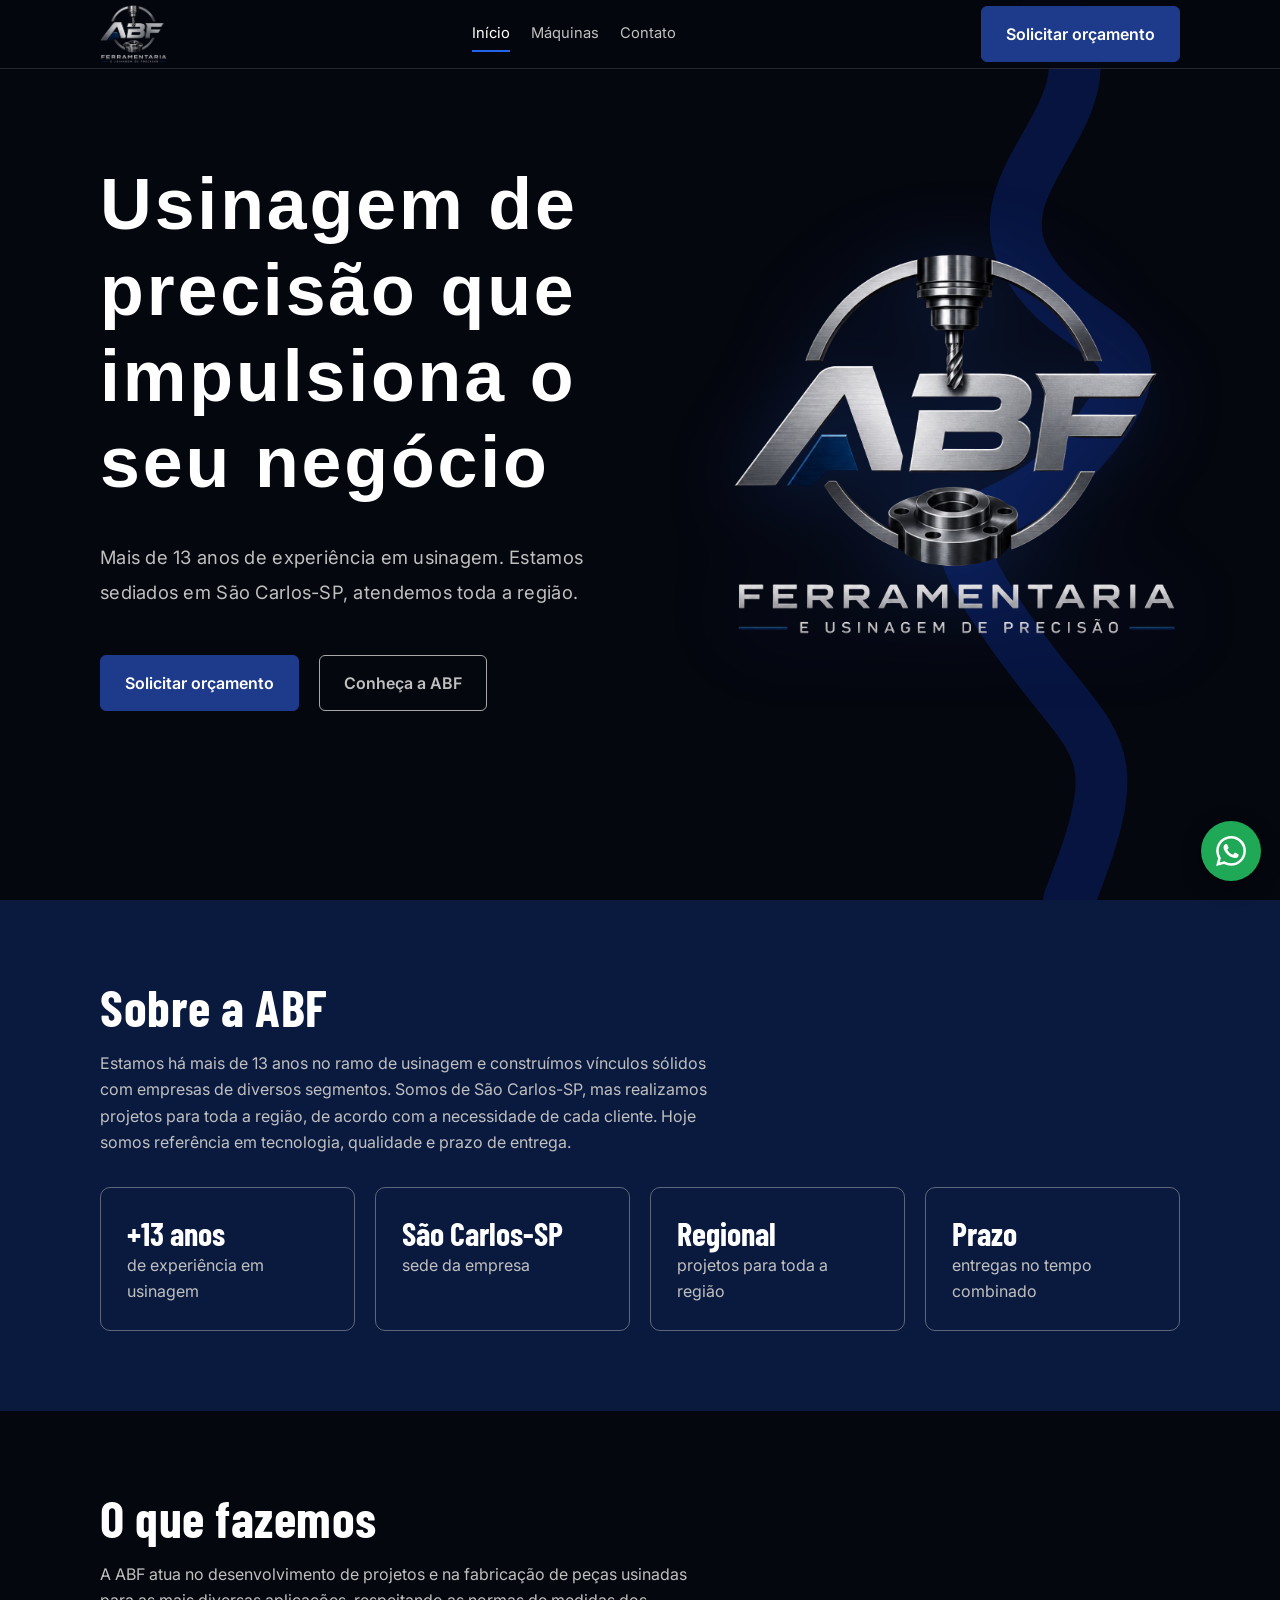
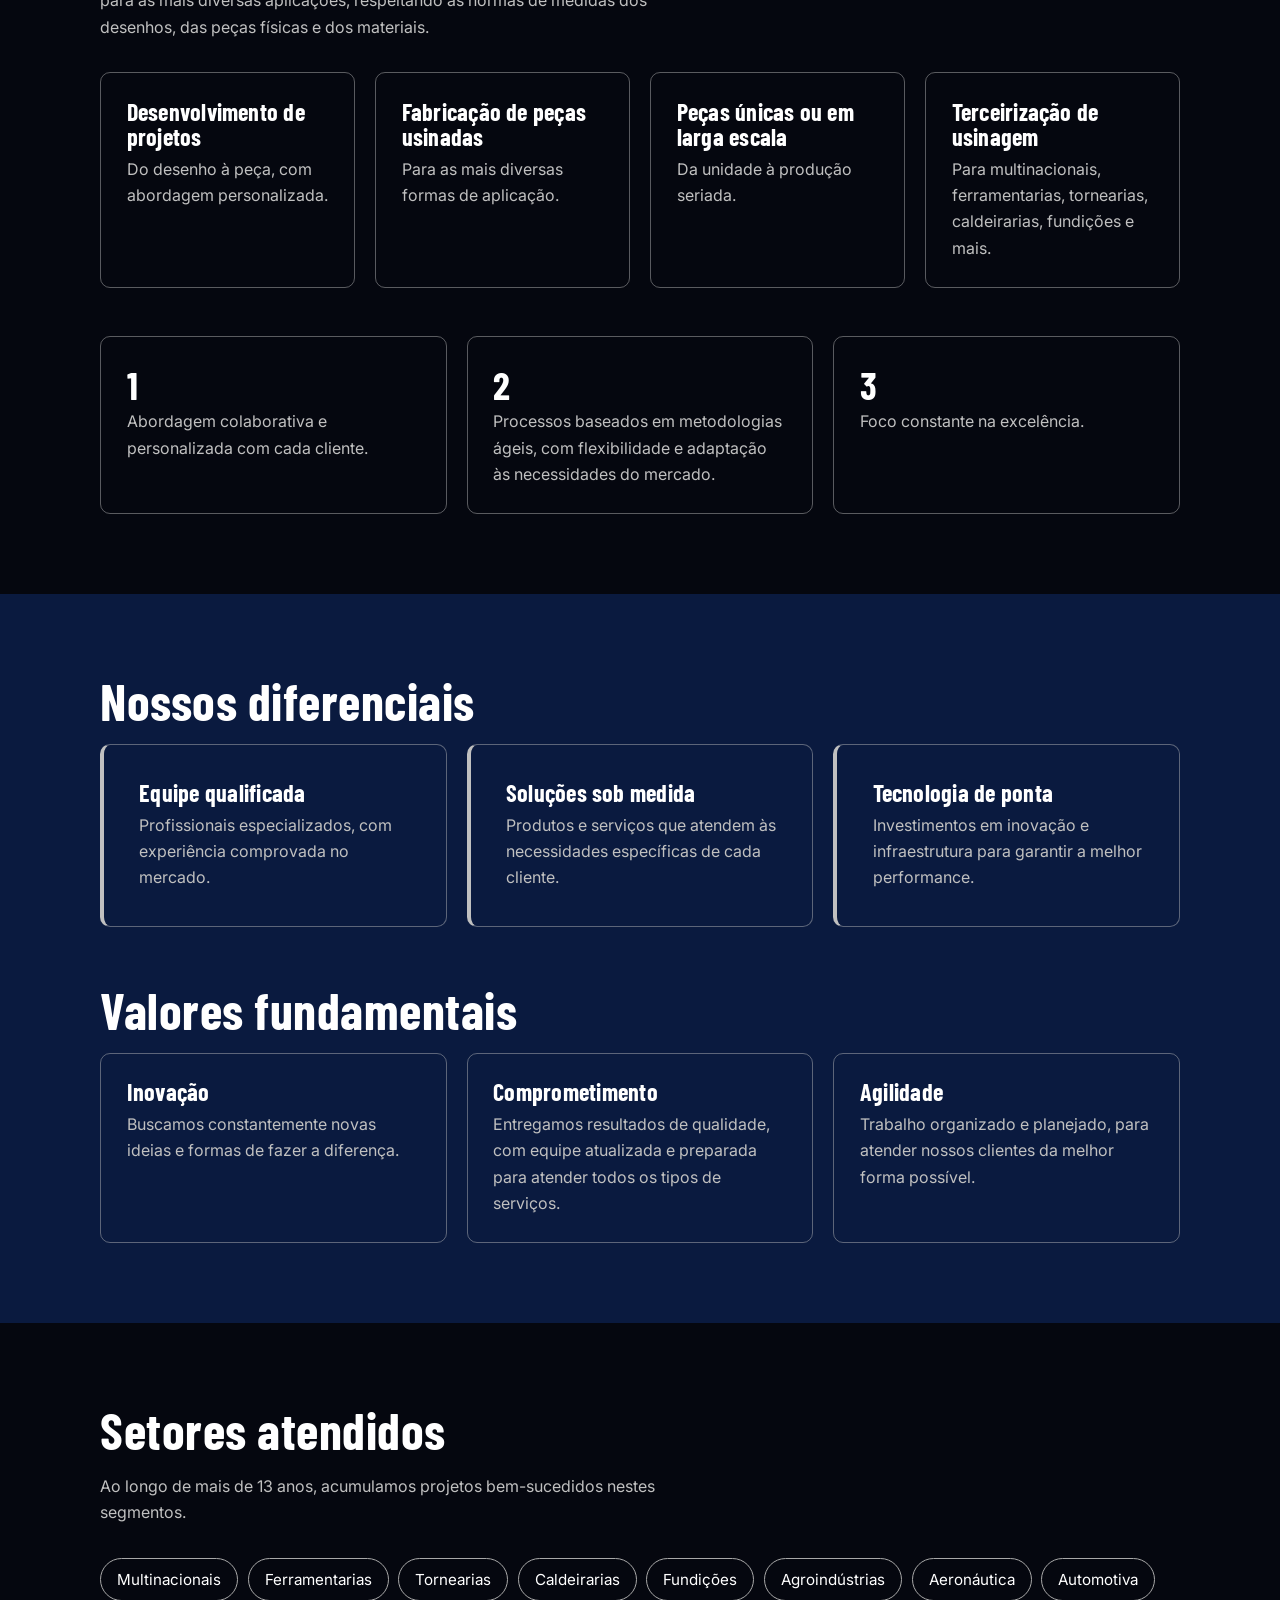
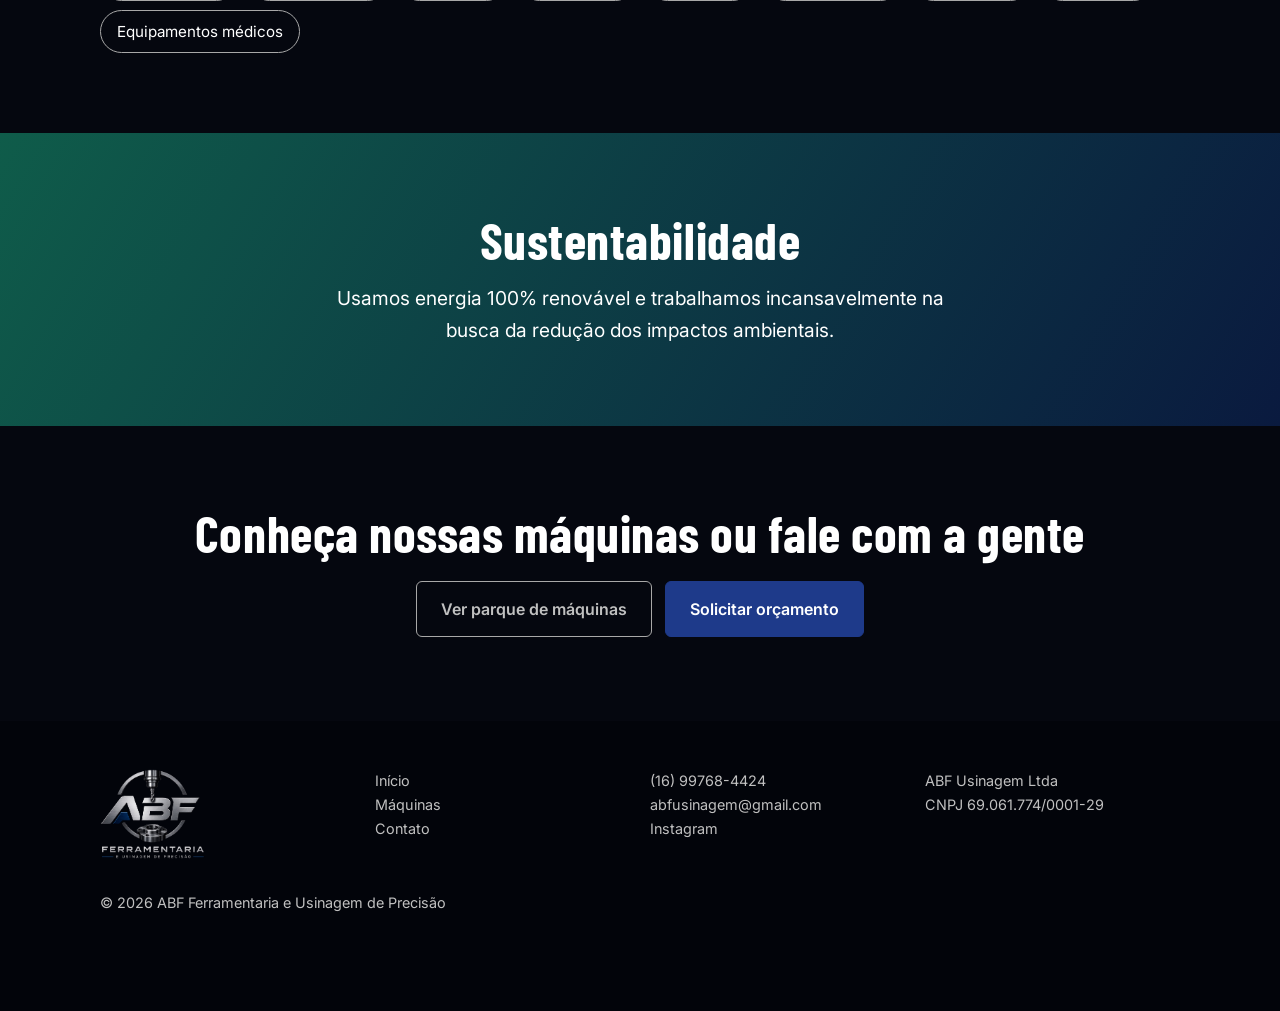
==== commit 20bba557: "fix: adequa estrutura para exibição em github pages" ====
--- a/index.html
+++ b/index.html
@@ -18,7 +18,7 @@
         href="https://fonts.googleapis.com/css2?family=Barlow+Condensed:wght@600;700&family=Inter:wght@400;500;600&display=swap"
         rel="stylesheet">
     <link href="https://fonts.googleapis.com/css2?family=Oxanium:wght@600;700&display=swap" rel="stylesheet">
-    <link rel="stylesheet" href="style.css">
+    <link rel="stylesheet" href="styles/style.css">
     <script type="application/ld+json">
 {"@context":"https://schema.org","@type":"LocalBusiness","name":"ABF Ferramentaria e Usinagem de Precisão","legalName":"ABF Usinagem Ltda","telephone":"+55-16-99768-4424","email":"abfusinagem@gmail.com","sameAs":["https://www.instagram.com/abf.usinagem/"],"address":{"@type":"PostalAddress","streetAddress":"Av. Clemente Talarico, 815 - Jardim Embaré","postalCode":"13563-882","addressLocality":"São Carlos","addressRegion":"SP","addressCountry":"BR"}}
 </script>
@@ -27,12 +27,12 @@
 <body>
     <header>
         <div class="wrap">
-            <a class="logo" href="index.html" aria-label="ABF Ferramentaria e Usinagem de Precisão, início"><img
-                    src="logo.png" alt="ABF Ferramentaria e Usinagem de Precisão"></a>
+                <a class="logo" href="index.html" aria-label="ABF Ferramentaria e Usinagem de Precisão, início"><img
+                    src="imgs/logo.png" alt="ABF Ferramentaria e Usinagem de Precisão"></a>
             <button id="menu" aria-label="Abrir menu" aria-expanded="false">Menu</button>
             <nav id="nav">
-                <a href="index.html" aria-current="page">Início</a><a href="maquinas.html">Máquinas</a><a
-                    href="contato.html">Contato</a>
+                <a href="index.html" aria-current="page">Início</a><a href="pages/maquinas.html">Máquinas</a><a
+                    href="pages/contato.html">Contato</a>
             </nav>
             <a class="btn primary"
                 href="https://wa.me/5516997684424?text=Ol%C3%A1%2C%20gostaria%20de%20solicitar%20um%20or%C3%A7amento."
@@ -48,14 +48,14 @@
             <div class="wrap">
                 <div class="hero-text">
                     <h1>Usinagem de precisão que impulsiona o seu negócio</h1>
-                    <p>Mais de 13 anos de experiência em usinagem. Baseados em São Carlos-SP, atendemos toda a região.
+                    <p>Mais de 13 anos de experiência em usinagem. Estamos sediados em São Carlos-SP, atendemos toda a região.
                     </p>
                     <a class="btn primary"
                         href="https://wa.me/5516997684424?text=Ol%C3%A1%2C%20gostaria%20de%20solicitar%20um%20or%C3%A7amento."
                         target="_blank" rel="noopener">Solicitar orçamento</a>
                     <a class="btn" href="#sobre">Conheça a ABF</a>
                 </div>
-                <img class="hero-logo" src="logo.png" alt="Logotipo ABF Ferramentaria e Usinagem de Precisão">
+                <img class="hero-logo" src="imgs/logo.png" alt="Logotipo ABF Ferramentaria e Usinagem de Precisão">
             </div>
         </section>
 
@@ -144,7 +144,8 @@
                 <p class="lead">Ao longo de mais de 13 anos, acumulamos projetos bem-sucedidos nestes segmentos.</p>
                 <div class="tags">
                     <span>Multinacionais</span><span>Ferramentarias</span><span>Tornearias</span><span>Caldeirarias</span><span>Fundições</span><span>Agroindústrias</span><span>Aeronáutica</span><span>Automotiva</span><span>Equipamentos
-                        médicos</span></div>
+                        médicos</span>
+                </div>
             </div>
         </section>
 
@@ -159,8 +160,8 @@
         <section class="cta">
             <div class="wrap rv">
                 <h2>Conheça nossas máquinas ou fale com a gente</h2>
-                <a class="btn" href="maquinas.html">Ver parque de máquinas</a>
-                <a class="btn primary" href="contato.html">Solicitar orçamento</a>
+                <a class="btn" href="pages/maquinas.html">Ver parque de máquinas</a>
+                <a class="btn primary" href="pages/contato.html">Solicitar orçamento</a>
             </div>
         </section>
     </main>
@@ -168,10 +169,10 @@
         <div class="wrap">
             <div class="grid">
                 <div><a class="logo" href="index.html"
-                        aria-label="ABF Ferramentaria e Usinagem de Precisão, início"><img src="logo.png"
+                    aria-label="ABF Ferramentaria e Usinagem de Precisão, início"><img src="imgs/logo.png"
                             alt="ABF Ferramentaria e Usinagem de Precisão"></a></div>
-                <div><a href="index.html">Início</a><a href="maquinas.html">Máquinas</a><a
-                        href="contato.html">Contato</a></div>
+                <div><a href="index.html">Início</a><a href="pages/maquinas.html">Máquinas</a><a
+                    href="pages/contato.html">Contato</a></div>
                 <div><a href="tel:+5516997684424">(16) 99768-4424</a><a
                         href="mailto:abfusinagem@gmail.com">abfusinagem@gmail.com</a><a
                         href="https://www.instagram.com/abf.usinagem/" target="_blank" rel="noopener">Instagram</a>
@@ -186,7 +187,19 @@
             <path
                 d="M17.472 14.382c-.297-.149-1.758-.867-2.03-.967-.273-.099-.471-.148-.67.15-.197.297-.767.966-.94 1.164-.173.199-.347.223-.644.075-.297-.15-1.255-.463-2.39-1.475-.883-.788-1.48-1.761-1.653-2.059-.173-.297-.018-.458.13-.606.134-.133.298-.347.446-.52.149-.174.198-.298.298-.497.099-.198.05-.371-.025-.52-.075-.149-.669-1.612-.916-2.207-.242-.579-.487-.5-.669-.51-.173-.008-.371-.01-.57-.01-.198 0-.52.074-.792.372-.272.297-1.04 1.016-1.04 2.479 0 1.462 1.065 2.875 1.213 3.074.149.198 2.096 3.2 5.077 4.487.709.306 1.262.489 1.694.625.712.227 1.36.195 1.871.118.571-.085 1.758-.719 2.006-1.413.248-.694.248-1.289.173-1.413-.074-.124-.272-.198-.57-.347m-5.421 7.403h-.004a9.87 9.87 0 01-5.031-1.378l-.361-.214-3.741.982.998-3.648-.235-.374a9.86 9.86 0 01-1.51-5.26c.001-5.45 4.436-9.884 9.888-9.884 2.64 0 5.122 1.03 6.988 2.898a9.825 9.825 0 012.893 6.994c-.003 5.45-4.437 9.884-9.885 9.884m8.413-18.297A11.815 11.815 0 0012.05 0C5.495 0 .16 5.335.157 11.892c0 2.096.547 4.142 1.588 5.945L.057 24l6.305-1.654a11.882 11.882 0 005.683 1.448h.005c6.554 0 11.89-5.335 11.893-11.893a11.821 11.821 0 00-3.48-8.413Z" />
         </svg></a>
-    <script src="script.js"></script>
+    <!-- Início do Código VLibras -->
+    <div vw class="enabled">
+        <div vw-access-button class="active"></div>
+        <div vw-plugin-wrapper>
+            <div class="vw-plugin-top-wrapper"></div>
+        </div>
+    </div>
+    <script src="https://vlibras.gov.br/app/vlibras-plugin.js"></script>
+    <script>
+        new window.VLibras.Widget('https://vlibras.gov.br/app');
+    </script>
+    <!-- Fim do Código VLibras -->
+    <script src="scripts/script.js"></script>
 </body>
 
 </html>
--- a/styles/style.css
+++ b/styles/style.css
@@ -0,0 +1,522 @@
+:root {
+    --black: #05070F;
+    --navy: #0A1A3F;
+    --panel: #0A2270;
+    --royal: #1E3A8A;
+    --focus: #2563EB;
+    --silver: #C0C0C0;
+    --silver2: #A8A8A8;
+    --white: #fff;
+    --green: #0F5C4A;
+    --metal: linear-gradient(135deg, #eee 0%, #A8A8A8 45%, #d8d8d8 100%)
+}
+
+* {
+    box-sizing: border-box;
+    margin: 0
+}
+
+html {
+    scroll-behavior: smooth;
+    scroll-padding-top: 76px
+}
+
+body {
+    font-family: Inter, system-ui, sans-serif;
+    background: var(--black);
+    color: var(--silver);
+    line-height: 1.65
+}
+
+h1,
+h2,
+h3 {
+    font-family: 'Barlow Condensed', sans-serif;
+    color: var(--white);
+    line-height: 1.05;
+    letter-spacing: .01em
+}
+
+h2 {
+    font-size: clamp(2rem, 5vw, 3.2rem);
+    margin-bottom: 1rem
+}
+
+h3 {
+    font-size: 1.5rem;
+    margin-bottom: .4rem
+}
+
+a {
+    color: inherit
+}
+
+:focus-visible {
+    outline: 2px solid var(--focus);
+    outline-offset: 3px
+}
+
+.wrap {
+    max-width: 1120px;
+    margin: auto;
+    padding: 0 1.25rem
+}
+
+section {
+    padding: 5rem 0
+}
+
+.navy {
+    background: var(--navy)
+}
+
+.lead {
+    max-width: 62ch;
+    margin-bottom: 2rem
+}
+
+.btn {
+    display: inline-block;
+    padding: .85rem 1.5rem;
+    border-radius: 6px;
+    font-weight: 600;
+    text-decoration: none;
+    border: 1px solid var(--silver2);
+    transition: background .2s;
+    cursor: pointer;
+    font-size: 1rem
+}
+
+.btn.primary {
+    background: var(--royal);
+    border-color: var(--royal);
+    color: #fff
+}
+
+.btn.primary:hover {
+    background: var(--focus)
+}
+
+.btn:not(.primary):hover {
+    background: rgba(255, 255, 255, .08)
+}
+
+header {
+    position: fixed;
+    inset: 0 0 auto;
+    z-index: 20;
+    background: rgba(5, 7, 15, .92);
+    backdrop-filter: blur(8px);
+    border-bottom: 1px solid rgba(192, 192, 192, .18)
+}
+
+header .wrap {
+    display: flex;
+    align-items: center;
+    justify-content: space-between;
+    height: 68px;
+    gap: 1rem
+}
+
+.logo {
+    display: block;
+    line-height: 0
+}
+
+.logo img {
+    height: 58px;
+    width: auto;
+    display: block
+}
+
+footer .logo img {
+    height: 90px
+}
+
+nav {
+    display: flex;
+    gap: 1.3rem;
+    font-size: .92rem
+}
+
+nav a {
+    text-decoration: none;
+    padding: .3rem 0;
+    border-bottom: 2px solid transparent
+}
+
+nav a:hover {
+    color: #fff
+}
+
+nav a[aria-current=page] {
+    color: #fff;
+    border-color: var(--focus)
+}
+
+#menu {
+    display: none;
+    background: none;
+    border: 1px solid var(--silver2);
+    color: #fff;
+    padding: .4rem .7rem;
+    border-radius: 6px
+}
+
+.hero {
+    min-height: 100svh;
+    display: flex;
+    align-items: center;
+    padding-top: 68px;
+    position: relative;
+    overflow: hidden;
+    background: var(--black)
+}
+
+.hero svg {
+    position: absolute;
+    right: -8%;
+    top: 0;
+    height: 100%;
+    width: 70%;
+    opacity: .5
+}
+
+.hero .wrap {
+    position: relative;
+    animation: in .8s ease both;
+    display: grid;
+    grid-template-columns: 1.1fr .9fr;
+    gap: 5rem;
+    align-items: center
+}
+
+.hero h1 {
+    font-family: Arial, Helvetica, sans-serif;
+    font-weight: 700;
+    font-size: clamp(2.4rem, 5.6vw, 4.6rem);
+    line-height: 1.2;
+    letter-spacing: .04em;
+    max-width: 14ch;
+    margin-bottom: 2.2rem;
+    color: #fff
+}
+
+.hero-logo {
+    width: 100%;
+    max-width: 480px;
+    justify-self: center;
+    filter: drop-shadow(0 10px 40px rgba(37, 99, 235, .25))
+}
+
+.hero p {
+    max-width: 50ch;
+    font-size: 1.15rem;
+    line-height: 1.9;
+    letter-spacing: .015em;
+    margin-bottom: 2.8rem
+}
+
+.hero .btn {
+    margin: 0 1rem 1rem 0
+}
+
+.pagehead {
+    padding: 9rem 0 3.5rem;
+    background: var(--black)
+}
+
+.pagehead h1 {
+    font-size: clamp(2.6rem, 7vw, 4.5rem);
+    color: #fff;
+    margin-bottom: .8rem
+}
+
+.pagehead p {
+    max-width: 58ch
+}
+
+.grid {
+    display: grid;
+    gap: 1.25rem;
+    grid-template-columns: repeat(auto-fit, minmax(230px, 1fr))
+}
+
+.card {
+    background: transparent;
+    border: 1px solid rgba(192, 192, 192, .45);
+    border-radius: 10px;
+    padding: 1.6rem
+}
+
+.stats strong {
+    display: block;
+    font: 700 2rem 'Barlow Condensed';
+    color: #fff
+}
+
+.steps {
+    counter-reset: s;
+    margin-top: 3rem
+}
+
+.steps .card::before {
+    counter-increment: s;
+    content: counter(s);
+    font: 700 2.4rem 'Barlow Condensed';
+    color: var(--white);
+    display: block
+}
+
+.big {
+    padding: 2.2rem;
+    border-left: 4px solid var(--silver)
+}
+
+.mach .ph {
+    aspect-ratio: 16/10;
+    border-radius: 6px;
+    margin-bottom: 1rem;
+    display: grid;
+    place-items: center;
+    font-size: .8rem;
+    color: var(--silver2);
+    background: repeating-linear-gradient(135deg, #0c1d4d 0 10px, #0a1a3f 10px 20px)
+}
+
+.badges {
+    display: flex;
+    flex-wrap: wrap;
+    gap: .6rem 2rem;
+    margin-top: 2rem;
+    font: 600 1.2rem 'Barlow Condensed';
+    color: #fff
+}
+
+.tags {
+    display: flex;
+    flex-wrap: wrap;
+    gap: .6rem
+}
+
+.tags span {
+    padding: .5rem 1rem;
+    border: 1px solid var(--silver2);
+    border-radius: 99px;
+    color: #fff;
+    font-size: .95rem
+}
+
+.green {
+    background: linear-gradient(120deg, var(--green), var(--navy));
+    text-align: center
+}
+
+.green p {
+    max-width: 52ch;
+    margin: auto;
+    font-size: 1.2rem;
+    color: #fff
+}
+
+.cta {
+    text-align: center
+}
+
+.cta .btn {
+    margin: .3rem
+}
+
+form {
+    display: grid;
+    gap: .9rem
+}
+
+input,
+textarea {
+    width: 100%;
+    padding: .8rem;
+    border-radius: 6px;
+    border: 1px solid var(--silver2);
+    background: rgba(255, 255, 255, .06);
+    color: #fff;
+    font: inherit
+}
+
+label {
+    font-size: .85rem;
+    color: var(--silver)
+}
+
+.two {
+    display: grid;
+    gap: 2.5rem;
+    grid-template-columns: repeat(auto-fit, minmax(300px, 1fr))
+}
+
+iframe {
+    width: 100%;
+    height: 260px;
+    border: 0;
+    border-radius: 10px;
+    margin-top: 1.2rem;
+    filter: grayscale(.4)
+}
+
+.msg {
+    font-size: .9rem;
+    min-height: 1.4em
+}
+
+footer {
+    background: #02040a;
+    padding: 3rem 0 6rem;
+    font-size: .9rem
+}
+
+footer .grid {
+    margin-bottom: 2rem
+}
+
+footer a {
+    display: block;
+    text-decoration: none
+}
+
+footer a:hover {
+    color: #fff
+}
+
+.wa {
+    position: fixed;
+    right: 1.2rem;
+    bottom: 1.2rem;
+    z-index: 30;
+    width: 60px;
+    height: 60px;
+    display: grid;
+    place-items: center;
+    background: #1FA855;
+    color: #fff;
+    border-radius: 50%;
+    box-shadow: 0 6px 20px rgba(0, 0, 0, .4);
+    transition: transform .2s
+}
+
+.wa:hover {
+    transform: scale(1.08)
+}
+
+@keyframes in {
+    from {
+        opacity: 0;
+        transform: translateY(18px)
+    }
+}
+
+.rv {
+    opacity: 0;
+    transform: translateY(14px);
+    transition: .6s
+}
+
+.rv.on {
+    opacity: 1;
+    transform: none
+}
+
+@media(prefers-reduced-motion:reduce) {
+    * {
+        animation: none !important;
+        transition: none !important
+    }
+
+    .rv {
+        opacity: 1;
+        transform: none
+    }
+
+    html {
+        scroll-behavior: auto
+    }
+}
+
+@media(max-width:860px) {
+    .hero .wrap {
+        grid-template-columns: 1fr
+    }
+
+    .hero-logo {
+        max-width: 300px;
+        grid-row: 1
+    }
+
+    .logo img {
+        height: 48px
+    }
+
+    #menu {
+        display: block
+    }
+
+    nav {
+        display: none;
+        position: absolute;
+        top: 68px;
+        left: 0;
+        right: 0;
+        flex-direction: column;
+        background: var(--black);
+        padding: 1rem 1.25rem
+    }
+
+    nav.open {
+        display: flex
+    }
+
+    header .btn {
+        display: none
+    }
+
+    .hero svg {
+        width: 120%
+    }
+}
+
+.wide {
+    max-width: 1320px
+}
+
+.mach {
+    grid-template-columns: repeat(3, 1fr);
+    gap: 2rem
+}
+
+.mach .card {
+    padding: 2rem
+}
+
+.mach h3 {
+    font-size: 1.9rem;
+    margin-bottom: .6rem
+}
+
+.mach .card {
+    font-size: 1.05rem
+}
+
+@media(max-width:980px) {
+    .mach {
+        grid-template-columns: repeat(2, 1fr)
+    }
+}
+
+@media(max-width:620px) {
+    .hero-logo {
+        margin-top: 1rem
+    }
+
+    .mach {
+        grid-template-columns: 1fr
+    }
+}
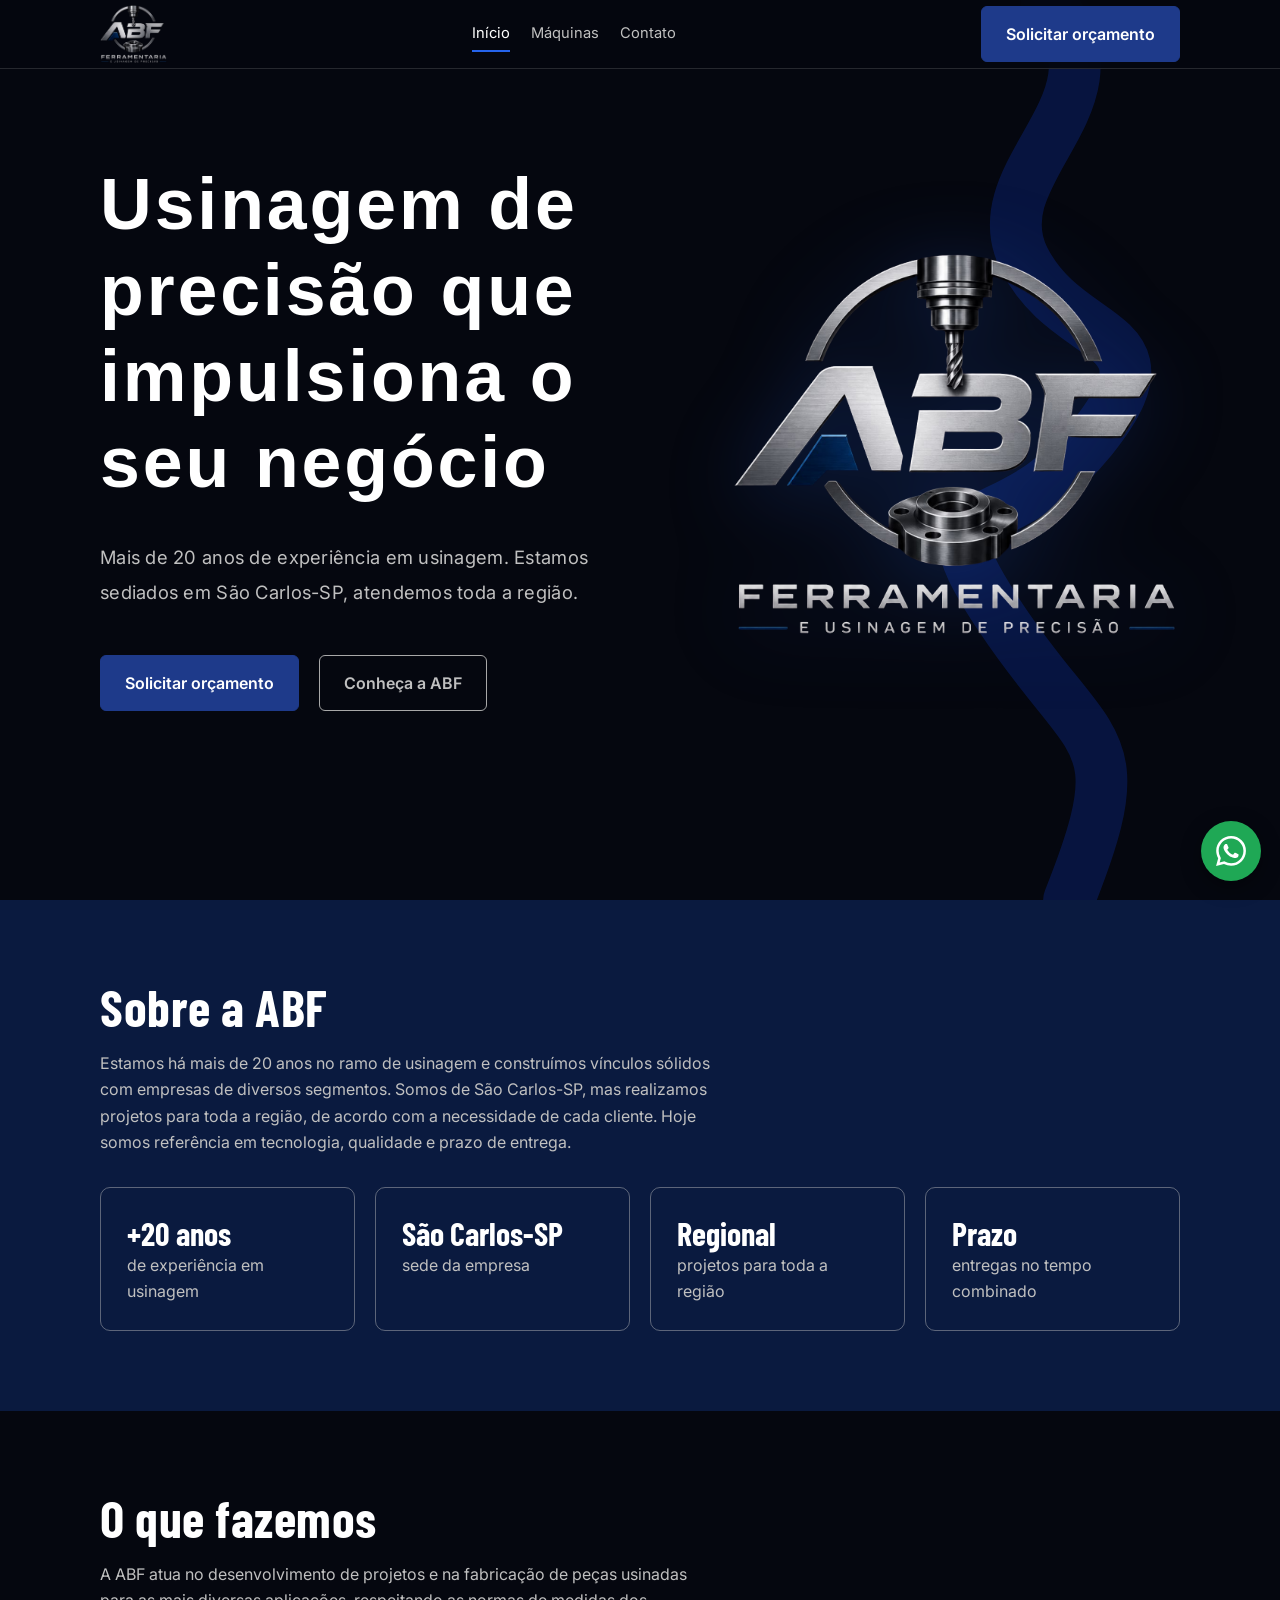
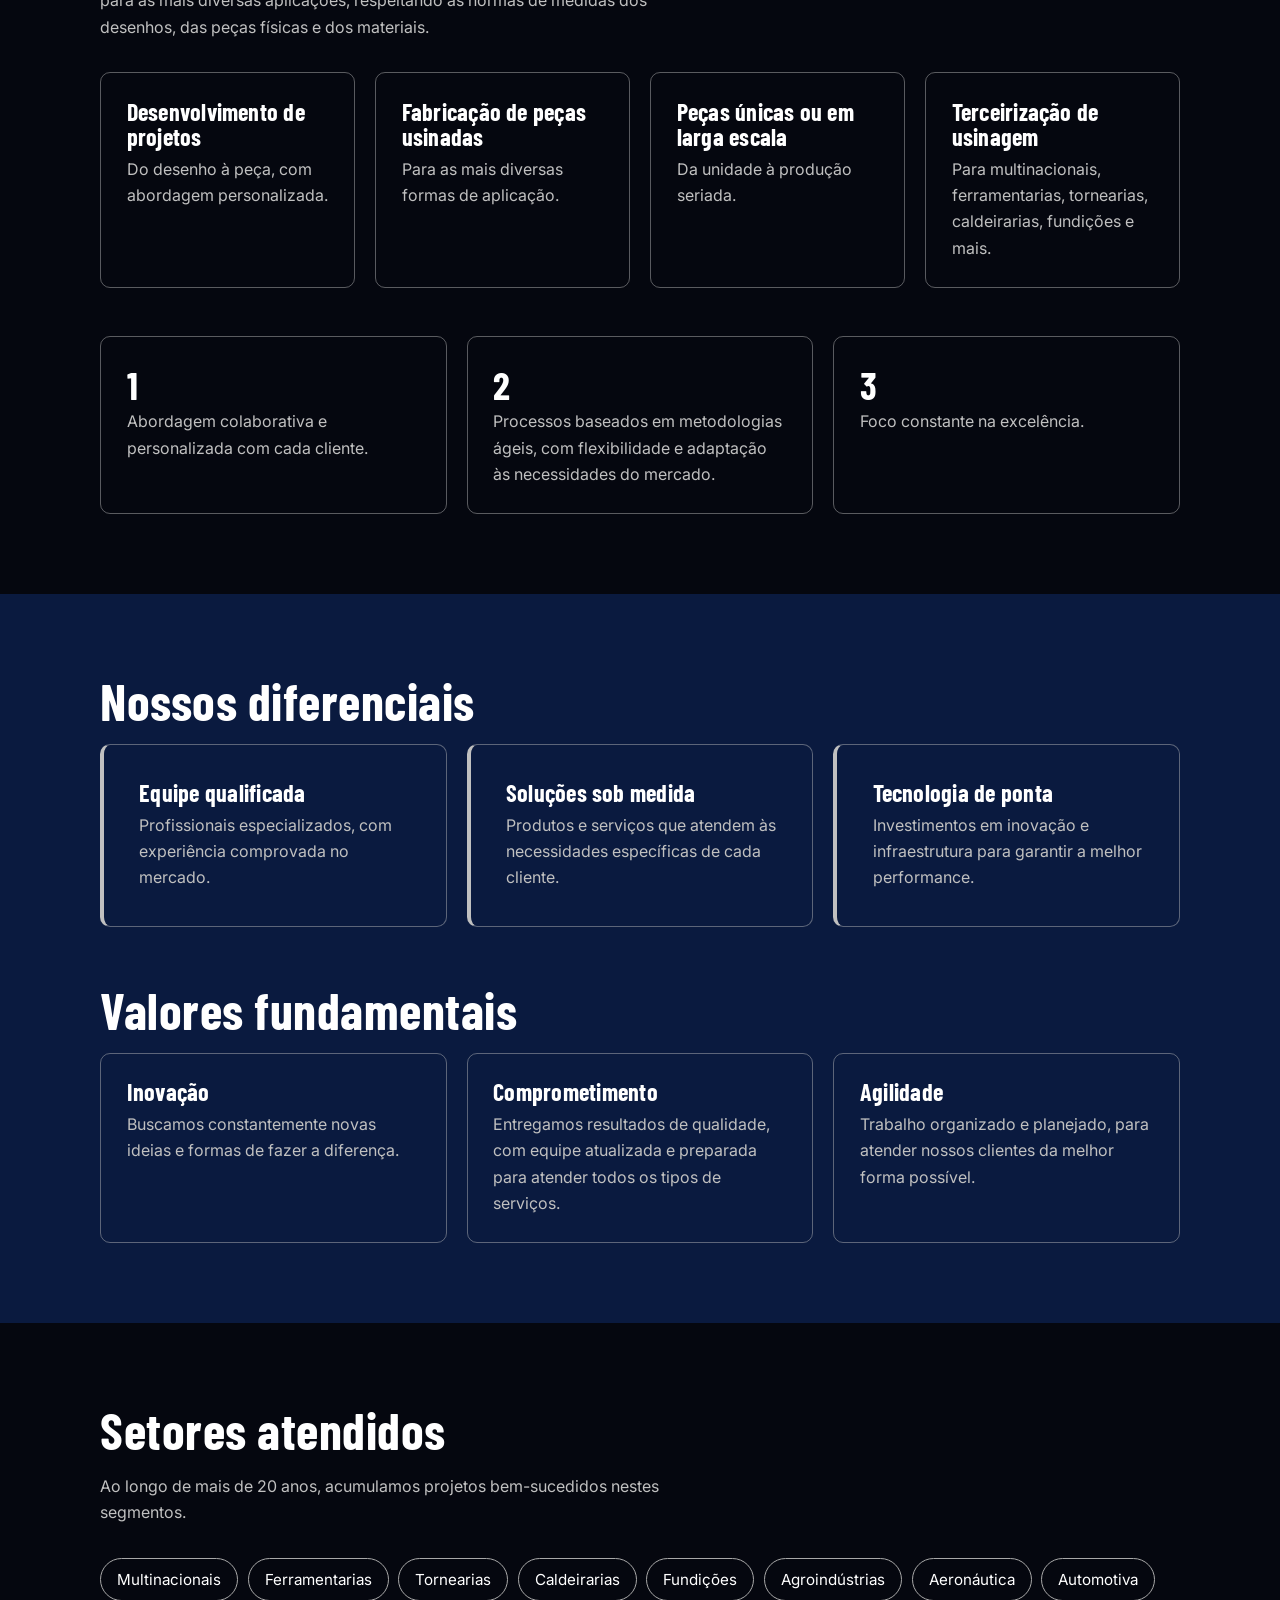
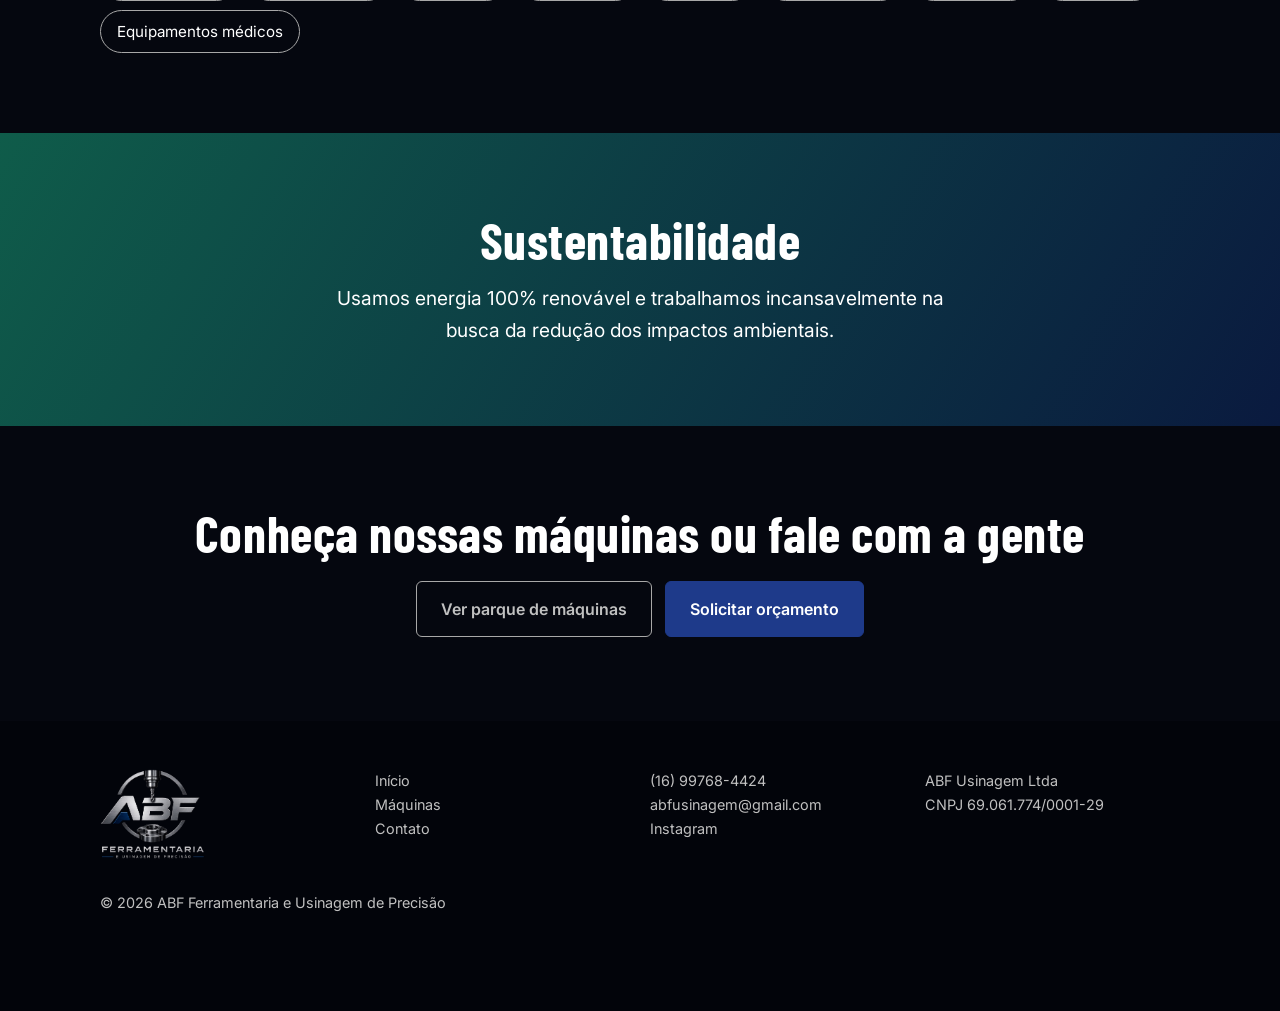
==== commit 6bf14c8e: "fix: arruma informações" ====
--- a/index.html
+++ b/index.html
@@ -48,7 +48,7 @@
             <div class="wrap">
                 <div class="hero-text">
                     <h1>Usinagem de precisão que impulsiona o seu negócio</h1>
-                    <p>Mais de 13 anos de experiência em usinagem. Estamos sediados em São Carlos-SP, atendemos toda a região.
+                    <p>Mais de 20 anos de experiência em usinagem. Estamos sediados em São Carlos-SP, atendemos toda a região.
                     </p>
                     <a class="btn primary"
                         href="https://wa.me/5516997684424?text=Ol%C3%A1%2C%20gostaria%20de%20solicitar%20um%20or%C3%A7amento."
@@ -62,12 +62,12 @@
         <section class="navy" id="sobre">
             <div class="wrap rv">
                 <h2>Sobre a ABF</h2>
-                <p class="lead">Estamos há mais de 13 anos no ramo de usinagem e construímos vínculos sólidos com
+                <p class="lead">Estamos há mais de 20 anos no ramo de usinagem e construímos vínculos sólidos com
                     empresas de diversos segmentos. Somos de São Carlos-SP, mas realizamos projetos para toda a região,
                     de acordo com a necessidade de cada cliente. Hoje somos referência em tecnologia, qualidade e prazo
                     de entrega.</p>
                 <div class="grid stats">
-                    <div class="card"><strong>+13 anos</strong>de experiência em usinagem</div>
+                    <div class="card"><strong>+20 anos</strong>de experiência em usinagem</div>
                     <div class="card"><strong>São Carlos-SP</strong>sede da empresa</div>
                     <div class="card"><strong>Regional</strong>projetos para toda a região</div>
                     <div class="card"><strong>Prazo</strong>entregas no tempo combinado</div>
@@ -141,7 +141,7 @@
         <section id="setores">
             <div class="wrap rv">
                 <h2>Setores atendidos</h2>
-                <p class="lead">Ao longo de mais de 13 anos, acumulamos projetos bem-sucedidos nestes segmentos.</p>
+                <p class="lead">Ao longo de mais de 20 anos, acumulamos projetos bem-sucedidos nestes segmentos.</p>
                 <div class="tags">
                     <span>Multinacionais</span><span>Ferramentarias</span><span>Tornearias</span><span>Caldeirarias</span><span>Fundições</span><span>Agroindústrias</span><span>Aeronáutica</span><span>Automotiva</span><span>Equipamentos
                         médicos</span>
